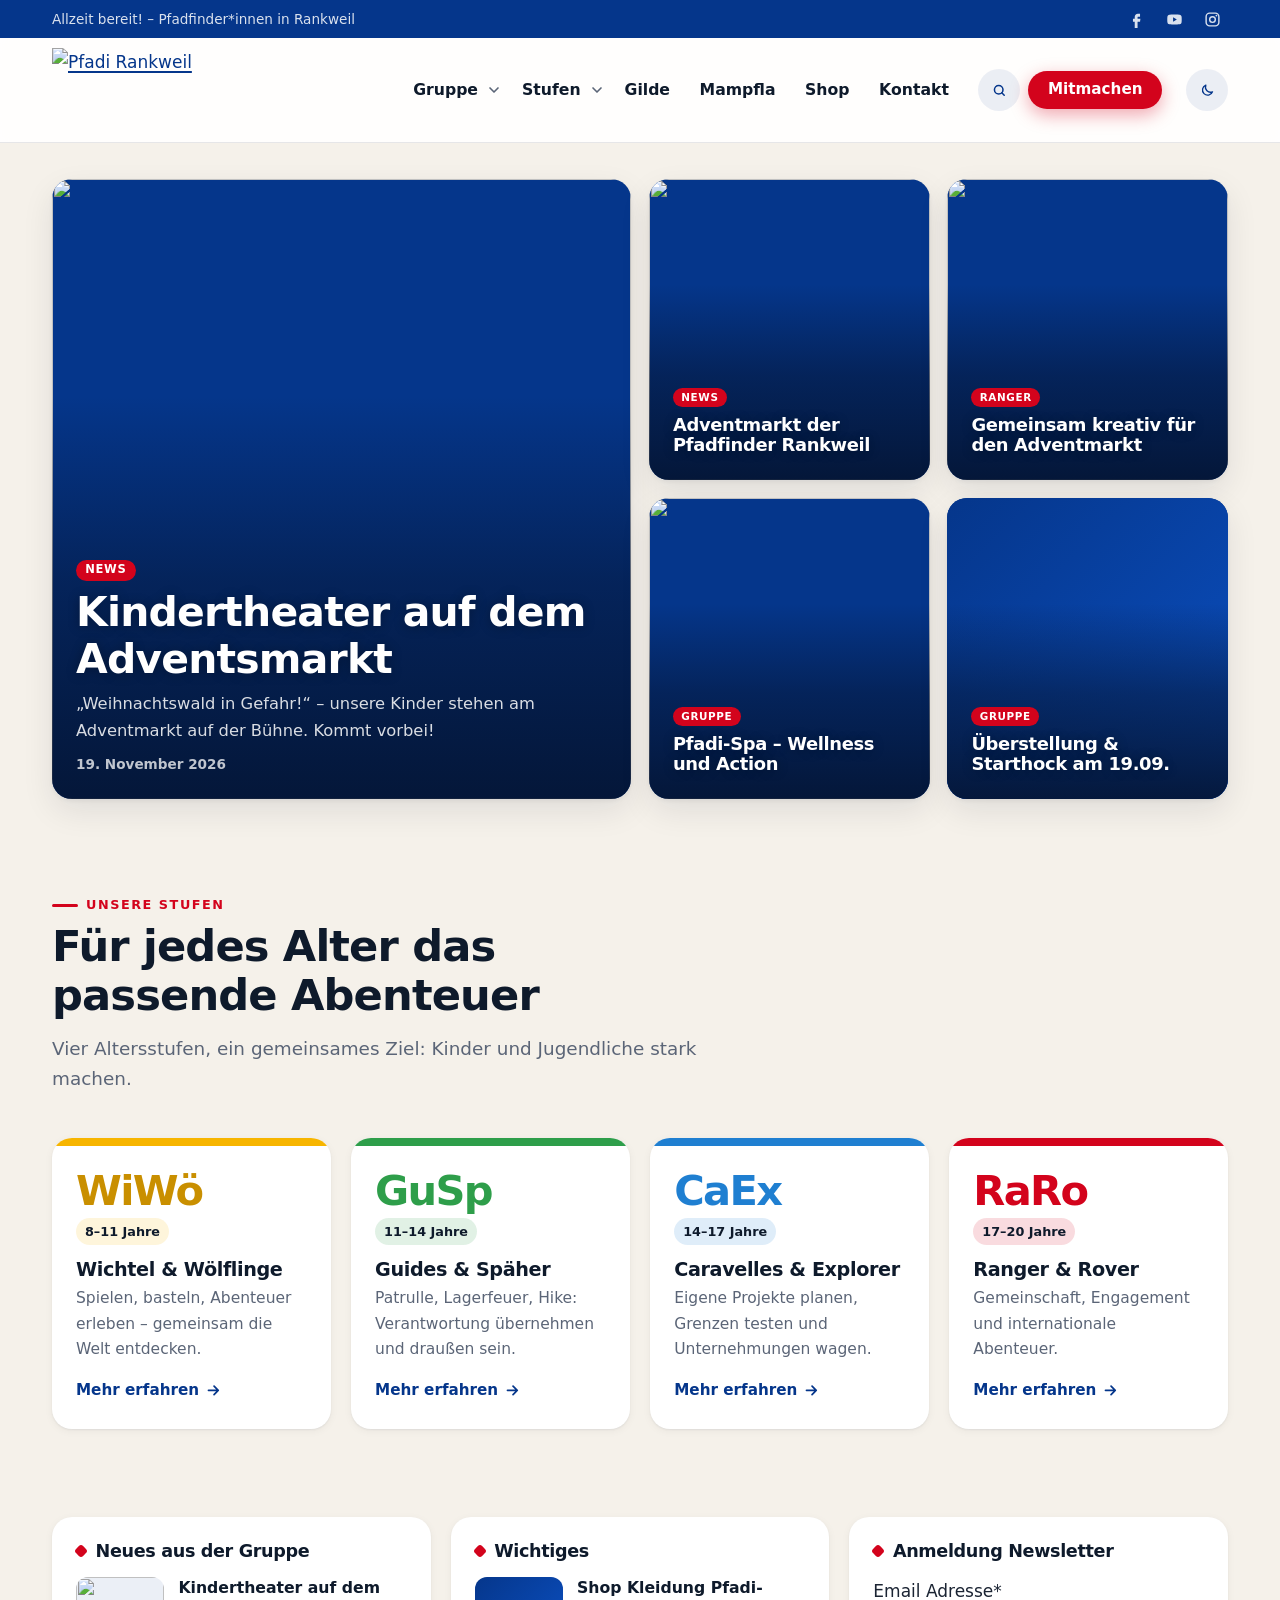
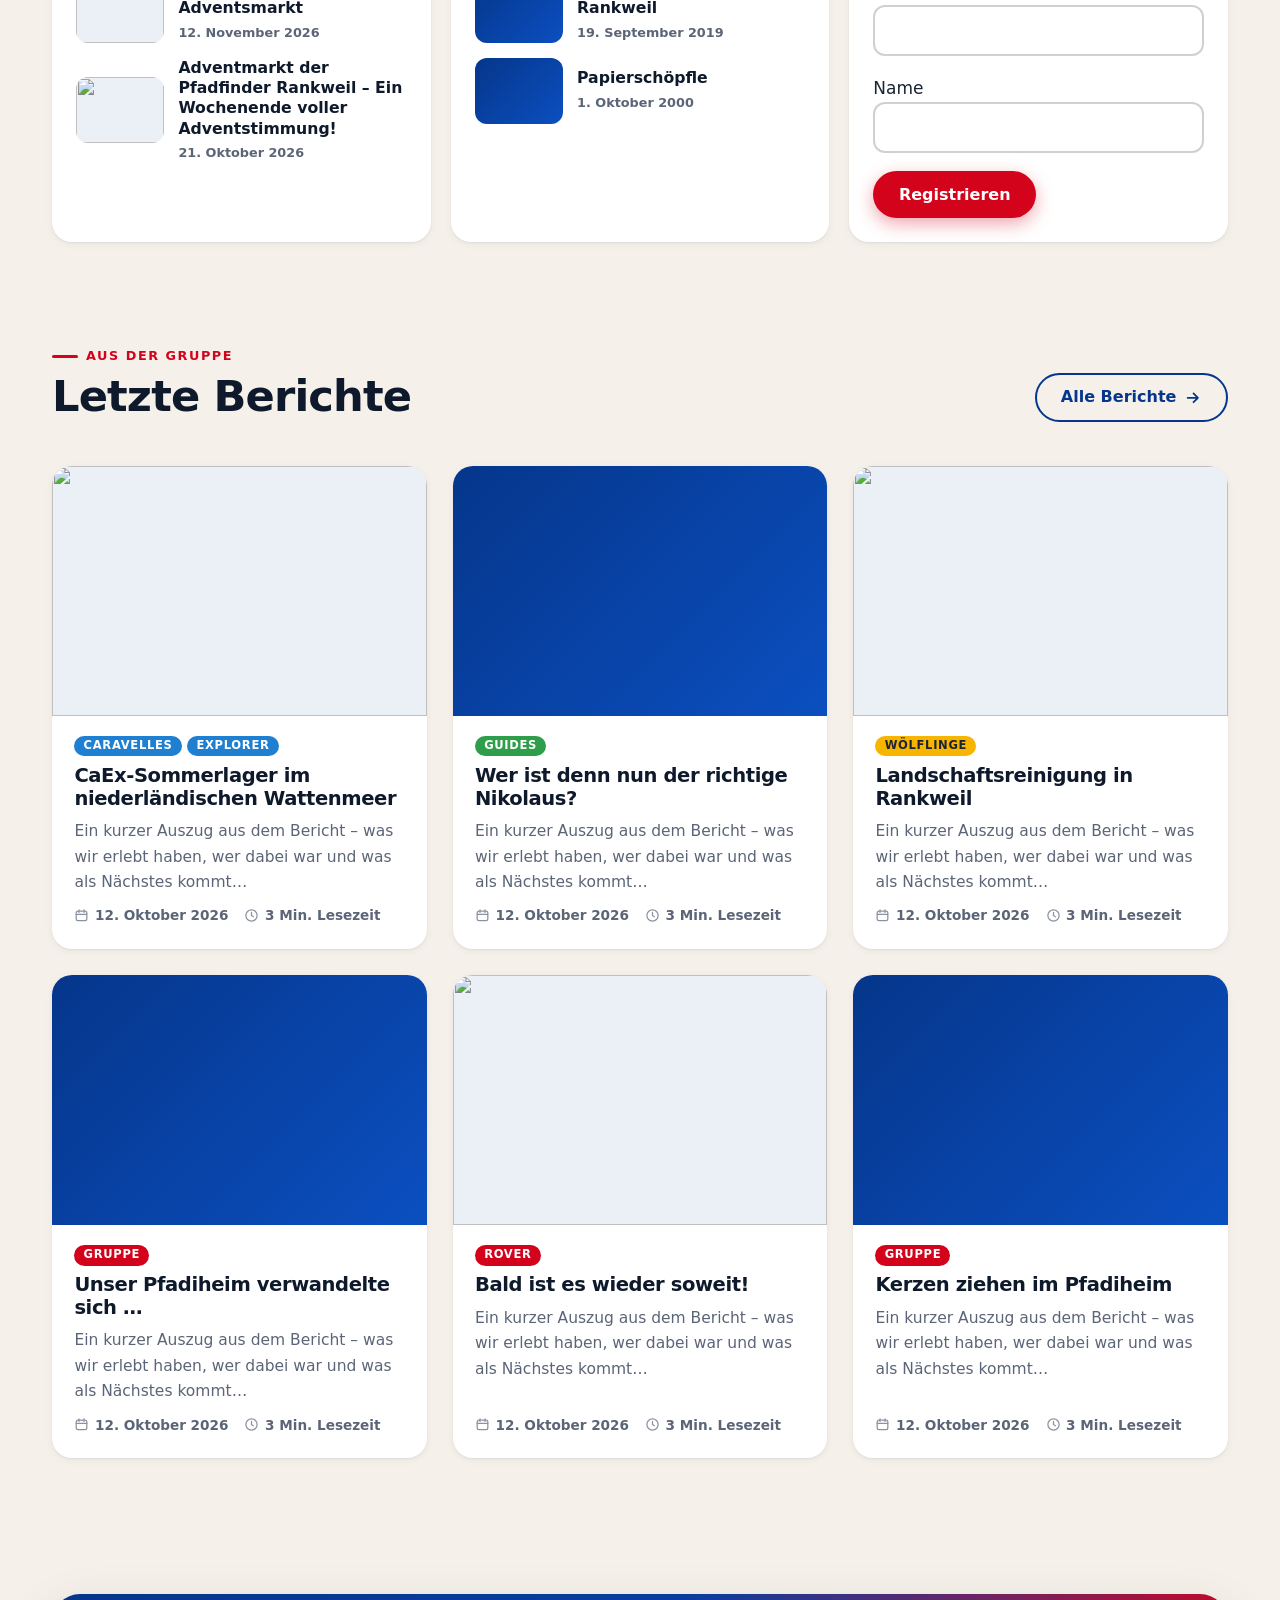
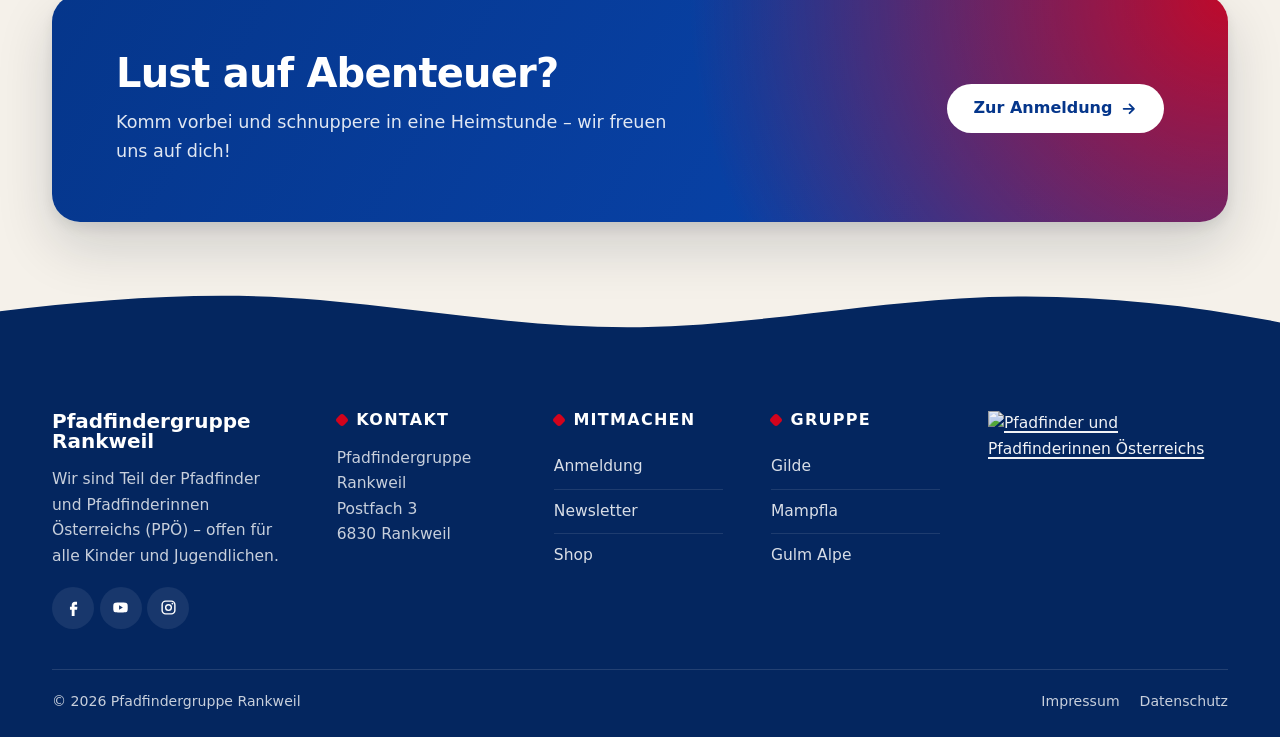
==== vorschau/index.html @ 83fafba3 "Pfadi Rankweil Theme 1.8.3 WordPress-Theme für die Pfadfindergruppe Rankweil (Nachfolger von HitMag " ====
<!doctype html>
<html lang="de">
<head>
<meta charset="utf-8">
<meta name="viewport" content="width=device-width, initial-scale=1">
<title>Vorschau – Pfadi Rankweil Theme</title>
<script>(function(){var m="auto",k="pfadi-theme",d=document.documentElement,s=null,q=window.matchMedia&&matchMedia("(prefers-color-scheme: dark)");try{s=localStorage.getItem(k)}catch(e){}function a(){d.setAttribute("data-theme",s||(m==="auto"&&q&&q.matches?"dark":"light"))}a();if(q&&q.addEventListener)q.addEventListener("change",function(){if(!s)a()});window.pfadiToggleTheme=function(){s=d.getAttribute("data-theme")==="dark"?"light":"dark";try{localStorage.setItem(k,s)}catch(e){}a()}})();</script>
<link rel="stylesheet" href="../pfadi-rankweil/assets/css/main.css">
<style>.stufe-1{--stufe:#F7B500;--stufe-rgb:247,181,0}.stufe-2{--stufe:#2E9E4A;--stufe-rgb:46,158,74}.stufe-3{--stufe:#1F7FD1;--stufe-rgb:31,127,209}.stufe-4{--stufe:#D3031C;--stufe-rgb:211,3,28}</style>
</head>
<body class="home sidebar-right blog-grid has-sticky-header">
<svg width="0" height="0" style="position:absolute"><defs>
<symbol id="arrow" viewBox="0 0 24 24"><path d="M5 12h14M13 6l6 6-6 6" fill="none" stroke="currentColor" stroke-width="2.5" stroke-linecap="round" stroke-linejoin="round"/></symbol>
<symbol id="chev" viewBox="0 0 24 24"><path d="M6 9l6 6 6-6" fill="none" stroke="currentColor" stroke-width="2.5" stroke-linecap="round" stroke-linejoin="round"/></symbol>
<symbol id="sun" viewBox="0 0 24 24"><circle cx="12" cy="12" r="4.5" fill="none" stroke="currentColor" stroke-width="2.2"/><path d="M12 2v2.5M12 19.5V22M4.2 4.2l1.8 1.8M18 18l1.8 1.8M2 12h2.5M19.5 12H22M4.2 19.8L6 18M18 6l1.8-1.8" stroke="currentColor" stroke-width="2.2" stroke-linecap="round"/></symbol>
<symbol id="moon" viewBox="0 0 24 24"><path d="M20.5 14.5A8.5 8.5 0 019.5 3.5a8.5 8.5 0 1011 11z" fill="none" stroke="currentColor" stroke-width="2.2" stroke-linejoin="round"/></symbol>
<symbol id="search" viewBox="0 0 24 24"><circle cx="11" cy="11" r="7" fill="none" stroke="currentColor" stroke-width="2.5"/><path d="M20 20l-4-4" stroke="currentColor" stroke-width="2.5" stroke-linecap="round"/></symbol>
<symbol id="menu" viewBox="0 0 24 24"><path d="M4 7h16M4 12h16M4 17h16" stroke="currentColor" stroke-width="2.5" stroke-linecap="round"/></symbol>
<symbol id="close" viewBox="0 0 24 24"><path d="M6 6l12 12M18 6L6 18" stroke="currentColor" stroke-width="2.5" stroke-linecap="round"/></symbol>
<symbol id="cal" viewBox="0 0 24 24"><rect x="3.5" y="5" width="17" height="15" rx="3" fill="none" stroke="currentColor" stroke-width="2"/><path d="M3.5 10h17M8 3v4M16 3v4" stroke="currentColor" stroke-width="2" stroke-linecap="round"/></symbol>
<symbol id="clock" viewBox="0 0 24 24"><circle cx="12" cy="12" r="9" fill="none" stroke="currentColor" stroke-width="2"/><path d="M12 7v5l3 2" fill="none" stroke="currentColor" stroke-width="2" stroke-linecap="round"/></symbol>
<symbol id="fb" viewBox="0 0 24 24"><path fill="currentColor" d="M14 8h3V4h-3c-2.8 0-4.5 1.8-4.5 4.6V11H7v4h2.5v9h4v-9H17l.5-4h-4V8.8c0-.5.3-.8.5-.8z"/></symbol>
<symbol id="ig" viewBox="0 0 24 24"><rect x="3" y="3" width="18" height="18" rx="5" fill="none" stroke="currentColor" stroke-width="2"/><circle cx="12" cy="12" r="4" fill="none" stroke="currentColor" stroke-width="2"/><circle cx="17.5" cy="6.5" r="1.3" fill="currentColor"/></symbol>
<symbol id="yt" viewBox="0 0 24 24"><path fill="currentColor" d="M22 8.2c-.2-1.6-1.1-2.7-2.7-2.9C16.8 5 12 5 12 5s-4.8 0-7.3.3C3.1 5.5 2.2 6.6 2 8.2 1.8 9.5 1.8 12 1.8 12s0 2.5.2 3.8c.2 1.6 1.1 2.7 2.7 2.9 2.5.3 7.3.3 7.3.3s4.8 0 7.3-.3c1.6-.2 2.5-1.3 2.7-2.9.2-1.3.2-3.8.2-3.8s0-2.5-.2-3.8zM10 15.2V8.8l5.3 3.2-5.3 3.2z"/></symbol>
</defs></svg>

<div class="topbar"><div class="container topbar__inner"><p class="topbar__text">Allzeit bereit! – Pfadfinder*innen in Rankweil</p>
<ul class="social-links social-links--top"><li><a href="#"><svg class="icon"><use href="#fb"/></svg></a></li><li><a href="#"><svg class="icon"><use href="#yt"/></svg></a></li><li><a href="#"><svg class="icon"><use href="#ig"/></svg></a></li></ul></div></div>

<header class="site-header" id="site-header">
 <div class="container site-header__inner">
  <div class="site-branding"><a class="custom-logo-link" href="#"><img class="custom-logo" src="http://www.pfadi-rankweil.at/wp-content/uploads/2020/07/cropped-LogoHomepageNeu.png" alt="Pfadi Rankweil"></a></div>
  <button class="theme-toggle" type="button" aria-label="Hell/Dunkel umschalten"><svg class="icon icon-moon"><use href="#moon"/></svg><svg class="icon icon-sun"><use href="#sun"/></svg></button>
  <button class="nav-toggle" aria-controls="site-nav" aria-expanded="false"><span class="nav-toggle__open"><svg class="icon"><use href="#menu"/></svg></span><span class="nav-toggle__close"><svg class="icon"><use href="#close"/></svg></span></button>
  <nav class="site-nav" id="site-nav">
   <ul class="menu">
    <li class="menu-item-has-children"><a href="#">Gruppe</a><button class="submenu-toggle" aria-expanded="false"><svg class="icon"><use href="#chev"/></svg></button>
     <ul class="sub-menu"><li><a href="#">Leiter*innen</a></li><li><a href="#">Elternrat</a></li><li><a href="#">Geschichte</a></li><li><a href="#">Unser Heim</a></li><li><a href="#">Gulm Alpe</a></li><li><a href="#">Kinder- und Jugendschutz</a></li></ul></li>
    <li class="menu-item-has-children"><a href="#">Stufen</a><button class="submenu-toggle" aria-expanded="false"><svg class="icon"><use href="#chev"/></svg></button>
     <ul class="sub-menu"><li><a href="#">Wichtel</a></li><li><a href="#">Wölflinge</a></li><li><a href="#">Guides</a></li><li><a href="#">Späher</a></li><li><a href="#">Caravelles</a></li><li><a href="#">Explorer</a></li><li><a href="#">Ranger &amp; Rover</a></li></ul></li>
    <li><a href="#">Gilde</a></li><li><a href="#">Mampfla</a></li><li><a href="#">Shop</a></li><li><a href="#">Kontakt</a></li>
   </ul>
   <div class="site-nav__extras"><button class="search-toggle"><svg class="icon"><use href="#search"/></svg></button><a class="btn btn--accent btn--sm" href="#">Mitmachen</a></div>
  </nav>
 </div>
</header>

<main id="main">
<section class="hero-bento"><div class="container"><div class="bento">
 <article class="bento__item bento__item--1"><a class="bento__link" href="#"><span class="bento__media"><img src="http://www.pfadi-rankweil.at/wp-content/uploads/2026/11/Kindertheater-735x400.jpg" alt=""></span><span class="bento__body"><span class="pills"><span class="pill">News</span></span><h2 class="bento__title">Kindertheater auf dem Adventsmarkt</h2><span class="bento__excerpt">„Weihnachtswald in Gefahr!“ – unsere Kinder stehen am Adventmarkt auf der Bühne. Kommt vorbei!</span><span class="bento__date">19. November 2026</span></span></a></article>
 <article class="bento__item bento__item--2"><a class="bento__link" href="#"><span class="bento__media"><img src="http://www.pfadi-rankweil.at/wp-content/uploads/2026/10/Markt-Quer-735x400.jpg" alt=""></span><span class="bento__body"><span class="pills"><span class="pill">News</span></span><h3 class="bento__title">Adventmarkt der Pfadfinder Rankweil</h3></span></a></article>
 <article class="bento__item bento__item--3"><a class="bento__link" href="#"><span class="bento__media"><img src="http://www.pfadi-rankweil.at/wp-content/uploads/2026/10/WhatsApp-Image-2026-10-13-at-15.57.12-1-735x400.jpeg" alt=""></span><span class="bento__body"><span class="pills"><span class="pill pill--stufe stufe-4">Ranger</span></span><h3 class="bento__title">Gemeinsam kreativ für den Adventmarkt</h3></span></a></article>
 <article class="bento__item bento__item--4"><a class="bento__link" href="#"><span class="bento__media"><img src="http://www.pfadi-rankweil.at/wp-content/uploads/2026/09/WhatsApp-Image-2026-09-22-at-21.29.15-3-735x400.jpeg" alt=""></span><span class="bento__body"><span class="pills"><span class="pill">Gruppe</span></span><h3 class="bento__title">Pfadi-Spa – Wellness und Action</h3></span></a></article>
 <article class="bento__item bento__item--5"><a class="bento__link" href="#"><span class="bento__media"><span class="thumb-fallback"></span></span><span class="bento__body"><span class="pills"><span class="pill">Gruppe</span></span><h3 class="bento__title">Überstellung &amp; Starthock am 19.09.</h3></span></a></article>
</div></div></section>

<section class="section stufen" id="stufen"><div class="container">
 <header class="section-head"><span class="eyebrow">Unsere Stufen</span><h2 class="section-title">Für jedes Alter das passende Abenteuer</h2><p class="section-intro">Vier Altersstufen, ein gemeinsames Ziel: Kinder und Jugendliche stark machen.</p></header>
 <div class="stufen-grid">
  <a class="stufe stufe-1" href="#"><span class="stufe__body"><span class="stufe__short">WiWö</span><span class="stufe__age">8–11 Jahre</span><h3 class="stufe__name">Wichtel &amp; Wölflinge</h3><span class="stufe__text">Spielen, basteln, Abenteuer erleben – gemeinsam die Welt entdecken.</span><span class="stufe__more">Mehr erfahren <svg class="icon"><use href="#arrow"/></svg></span></span></a>
  <a class="stufe stufe-2" href="#"><span class="stufe__body"><span class="stufe__short">GuSp</span><span class="stufe__age">11–14 Jahre</span><h3 class="stufe__name">Guides &amp; Späher</h3><span class="stufe__text">Patrulle, Lagerfeuer, Hike: Verantwortung übernehmen und draußen sein.</span><span class="stufe__more">Mehr erfahren <svg class="icon"><use href="#arrow"/></svg></span></span></a>
  <a class="stufe stufe-3" href="#"><span class="stufe__body"><span class="stufe__short">CaEx</span><span class="stufe__age">14–17 Jahre</span><h3 class="stufe__name">Caravelles &amp; Explorer</h3><span class="stufe__text">Eigene Projekte planen, Grenzen testen und Unternehmungen wagen.</span><span class="stufe__more">Mehr erfahren <svg class="icon"><use href="#arrow"/></svg></span></span></a>
  <a class="stufe stufe-4" href="#"><span class="stufe__body"><span class="stufe__short">RaRo</span><span class="stufe__age">17–20 Jahre</span><h3 class="stufe__name">Ranger &amp; Rover</h3><span class="stufe__text">Gemeinschaft, Engagement und internationale Abenteuer.</span><span class="stufe__more">Mehr erfahren <svg class="icon"><use href="#arrow"/></svg></span></span></a>
 </div>
</div></section>

<section class="section section--tight home-sidebar"><div class="container home-widgets"><section class="widget widget_sidebar_posts"><h2 class="widget-title">Neues aus der Gruppe</h2><ul class="mini-posts"><li><a class="mini-posts__link" href="#"><span class="mini-posts__thumb"><img src="http://www.pfadi-rankweil.at/wp-content/uploads/2026/11/Kindertheater-735x400.jpg" alt=""></span><span class="mini-posts__body"><span class="mini-posts__title">Kindertheater auf dem Adventsmarkt</span><span class="mini-posts__date">12. November 2026</span></span></a></li><li><a class="mini-posts__link" href="#"><span class="mini-posts__thumb"><img src="http://www.pfadi-rankweil.at/wp-content/uploads/2026/10/Markt-Quer-735x400.jpg" alt=""></span><span class="mini-posts__body"><span class="mini-posts__title">Adventmarkt der Pfadfinder Rankweil – Ein Wochenende voller Adventstimmung!</span><span class="mini-posts__date">21. Oktober 2026</span></span></a></li></ul></section><section class="widget widget_sidebar_posts"><h2 class="widget-title">Wichtiges</h2><ul class="mini-posts"><li><a class="mini-posts__link" href="#"><span class="mini-posts__thumb"><span class="thumb-fallback"></span></span><span class="mini-posts__body"><span class="mini-posts__title">Shop Kleidung Pfadi-Rankweil</span><span class="mini-posts__date">19. September 2019</span></span></a></li><li><a class="mini-posts__link" href="#"><span class="mini-posts__thumb"><span class="thumb-fallback"></span></span><span class="mini-posts__body"><span class="mini-posts__title">Papierschöpfle</span><span class="mini-posts__date">1. Oktober 2000</span></span></a></li></ul></section><section class="widget"><h2 class="widget-title">Anmeldung Newsletter</h2><form onsubmit="return false"><p><label>Email Adresse*<input type="email"></label></p><p><label>Name<input type="text"></label></p><button type="submit" class="btn btn--accent btn--sm">Registrieren</button></form></section></div></section>
<section class="section news"><div class="container">
 <header class="section-head section-head--row"><div><span class="eyebrow">Aus der Gruppe</span><h2 class="section-title">Letzte Berichte</h2></div><a class="btn btn--outline" href="#">Alle Berichte <svg class="icon"><use href="#arrow"/></svg></a></header>
 <div class="card-grid" id="cards"></div>
</div></section>

<section class="section section--tight"><div class="container"><div class="cta">
 <div class="cta__text"><h2 class="cta__title">Lust auf Abenteuer?</h2><p>Komm vorbei und schnuppere in eine Heimstunde – wir freuen uns auf dich!</p></div>
 <a class="btn btn--white" href="#">Zur Anmeldung <svg class="icon"><use href="#arrow"/></svg></a>
</div></div></section>
</main>

<footer class="site-footer">
 <svg class="wave wave--top" viewBox="0 0 1440 80" preserveAspectRatio="none"><path d="M0 48c120-26 240-38 360-30s240 34 360 36 240-22 360-34 240-2 360 14v46H0z" fill="currentColor"/></svg>
 <div class="container">
  <div class="footer-grid has-badge" style="--fcols:3">
   <div class="footer-about"><a class="footer-logo" href="#"><span>Pfadfindergruppe Rankweil</span></a><p>Wir sind Teil der Pfadfinder und Pfadfinderinnen Österreichs (PPÖ) – offen für alle Kinder und Jugendlichen.</p>
    <ul class="social-links social-links--footer"><li><a href="#"><svg class="icon"><use href="#fb"/></svg></a></li><li><a href="#"><svg class="icon"><use href="#yt"/></svg></a></li><li><a href="#"><svg class="icon"><use href="#ig"/></svg></a></li></ul></div>
   <div class="footer-col"><section class="widget"><h2 class="widget-title">Kontakt</h2><p>Pfadfindergruppe Rankweil<br>Postfach 3<br>6830 Rankweil</p></section></div>
   <div class="footer-col"><section class="widget"><h2 class="widget-title">Mitmachen</h2><ul><li><a href="#">Anmeldung</a></li><li><a href="#">Newsletter</a></li><li><a href="#">Shop</a></li></ul></section></div>
   <div class="footer-col"><section class="widget"><h2 class="widget-title">Gruppe</h2><ul><li><a href="#">Gilde</a></li><li><a href="#">Mampfla</a></li><li><a href="#">Gulm Alpe</a></li></ul></section></div>
   <div class="footer-badge"><a href="https://ppoe.at/" target="_blank" rel="noopener"><img class="footer-badge__img" style="width:240px" src="http://www.pfadi-rankweil.at/wp-content/uploads/2023/10/Logo-Rankweil-_WEISS-768x225.png" alt="Pfadfinder und Pfadfinderinnen Österreichs"></a></div>
  </div>
  <div class="footer-bottom"><p>© 2026 Pfadfindergruppe Rankweil</p><ul class="footer-menu"><li><a href="#">Impressum</a></li><li><a href="#">Datenschutz</a></li></ul></div>
 </div>
</footer>

<script>
var posts=[["CaEx-Sommerlager im niederländischen Wattenmeer",[["Caravelles",3],["Explorer",3]],"2026/09/WhatsApp-Image-2026-09-22-at-21.29.15-3-735x400.jpeg"],["Wer ist denn nun der richtige Nikolaus?",[["Guides",2]],""],["Landschaftsreinigung in Rankweil",[["Wölflinge",1]],"2026/10/WhatsApp-Image-2026-10-13-at-15.57.12-1-735x400.jpeg"],["Unser Pfadiheim verwandelte sich …",[["Gruppe",0]],""],["Bald ist es wieder soweit!",[["Rover",4]],"2026/10/Markt-Quer-735x400.jpg"],["Kerzen ziehen im Pfadiheim",[["Gruppe",0]],""]];
document.getElementById('cards').innerHTML=posts.map(function(p){return '<article class="card"><a class="card__media" href="#">'+(p[2]?'<img src="http://www.pfadi-rankweil.at/wp-content/uploads/'+p[2]+'" alt="">':'<span class="thumb-fallback"></span>')+'</a><div class="card__body"><span class="pills">'+p[1].map(function(x){return '<a class="pill'+(x[1]?' pill--stufe stufe-'+x[1]:'')+'" href="#">'+x[0]+'</a>'}).join('')+'</span><h3 class="card__title"><a href="#">'+p[0]+'</a></h3><p class="card__excerpt">Ein kurzer Auszug aus dem Bericht – was wir erlebt haben, wer dabei war und was als Nächstes kommt…</p><div class="post-meta"><span><svg class="icon"><use href="#cal"/></svg>12. Oktober 2026</span><span><svg class="icon"><use href="#clock"/></svg>3 Min. Lesezeit</span></div></div></article>'}).join('');
</script>
<script src="../pfadi-rankweil/assets/js/main.js"></script>
</body>
</html>
---- pfadi-rankweil/assets/css/main.css ----
/* ==========================================================================
   Pfadi Rankweil – Theme-Styles
   Farben kommen aus dem Customizer (siehe inc/customizer.php → :root)
   ========================================================================== */

:root {
	--c-primary: #05368B;
	--c-primary-rgb: 5, 54, 139;
	--c-accent: #D3031C;
	--c-accent-rgb: 211, 3, 28;
	--c-bg: #F5F1EA;
	--c-surface: #FFFFFF;
	--c-text: #1B2433;
	--c-muted: #5B6577;
	--c-line: rgba(14, 26, 43, .1);
	--c-dark: #0E1A2B;
	--c-heading: #0E1A2B;
	--c-link: var(--c-primary);
	--c-accent-text: var(--c-accent);
	--tint: rgba(var(--c-primary-rgb), .08);
	--tint-soft: rgba(var(--c-primary-rgb), .04);
	--tint-strong: rgba(var(--c-primary-rgb), .14);
	--header-bg: rgba(255, 255, 255, .92);
	--c-field-border: rgba(14, 26, 43, .2);
	--footer-bg: #04265F;
	--radius: 20px;
	--radius-sm: calc(var(--radius) * .6);
	--shadow-sm: 0 1px 2px rgba(14, 26, 43, .06), 0 2px 8px rgba(14, 26, 43, .05);
	--shadow: 0 2px 4px rgba(14, 26, 43, .05), 0 12px 32px rgba(14, 26, 43, .09);
	--shadow-lg: 0 6px 12px rgba(14, 26, 43, .08), 0 24px 56px rgba(14, 26, 43, .16);
	--font: "Segoe UI Variable Text", "Segoe UI", system-ui, -apple-system, "Helvetica Neue", Arial, sans-serif;
	--font-head: ui-rounded, "SF Pro Rounded", "Nunito", "Segoe UI Variable Display", "Segoe UI", system-ui, sans-serif;
	--container: 1240px;
	--logo-h: 84px;
	--header-h: calc(var(--logo-h) + 20px);
	--ease: cubic-bezier(.2, .7, .2, 1);
}

/* ---------- Dark Mode ----------
   data-theme wird per Inline-Skript im <head> gesetzt (System-Einstellung oder Umschalter). */
:root[data-theme="dark"] {
	color-scheme: dark;
	--c-bg: #0B1220;
	--c-surface: #141E31;
	--c-text: #D5DCE8;
	--c-muted: #9AA6BA;
	--c-line: rgba(255, 255, 255, .1);
	--c-heading: #F3F6FB;
	--c-link: #8DB3FF;
	--c-accent-text: #FF6B7A;
	--tint: rgba(141, 179, 255, .12);
	--tint-soft: rgba(141, 179, 255, .05);
	--tint-strong: rgba(141, 179, 255, .2);
	--header-bg: rgba(13, 21, 37, .88);
	--c-field-border: rgba(255, 255, 255, .2);
	--footer-bg: #060D1A;
	--shadow-sm: 0 0 0 1px rgba(255, 255, 255, .05), 0 2px 8px rgba(0, 0, 0, .35);
	--shadow: 0 0 0 1px rgba(255, 255, 255, .06), 0 12px 32px rgba(0, 0, 0, .45);
	--shadow-lg: 0 0 0 1px rgba(255, 255, 255, .07), 0 24px 56px rgba(0, 0, 0, .6);
}
[data-theme="dark"] .stufe-1 .stufe__short { color: var(--stufe); }
[data-theme="dark"] .stufe__age { background: rgba(var(--stufe-rgb), .22); }
[data-theme="dark"] .card__media img,
[data-theme="dark"] .bento__media img,
[data-theme="dark"] .entry-content img { filter: brightness(.92); }
[data-theme="dark"] .topbar { background: #08214F; }
[data-theme="dark"] .page-hero,
[data-theme="dark"] .post-hero:not(.has-image) { background-color: #0A2A66; }
[data-theme="dark"] .thumb-fallback { background: linear-gradient(135deg, #0A2A66, #123C8C); }
/* Logo: eigenes Dark-Logo, sonst helles „Schild“ hinter dem Logo */
.custom-logo--dark { display: none; }
[data-theme="dark"] .site-branding.has-dark-logo .custom-logo:not(.custom-logo--dark) { display: none; }
[data-theme="dark"] .site-branding.has-dark-logo .custom-logo--dark { display: block; }
[data-theme="dark"] .site-branding:not(.has-dark-logo) .custom-logo-link {
	display: inline-block; background: #fff; padding: 6px 12px; border-radius: 14px;
}
[data-theme="dark"] .site-branding:not(.has-dark-logo) .custom-logo { height: calc(var(--logo-h) - 12px); }
[data-theme="dark"] .is-scrolled .site-branding:not(.has-dark-logo) .custom-logo { height: calc(var(--logo-h) * .7 - 12px); }

/* Umschalter hell/dunkel */
.theme-toggle {
	display: grid; place-items: center; width: 42px; height: 42px; border-radius: 50%; flex: none;
	border: 0; background: var(--tint); color: var(--c-link); cursor: pointer; order: 3;
	transition: background .2s, transform .3s var(--ease);
}
.theme-toggle:active { transform: rotate(30deg) scale(.92); }
.theme-toggle .icon-sun, [data-theme="dark"] .theme-toggle .icon-moon { display: none; }
[data-theme="dark"] .theme-toggle .icon-sun { display: block; }
html.theme-anim, html.theme-anim * { transition: background-color .35s ease, color .35s ease, border-color .35s ease !important; }

/* ---------- Basis ---------- */
*, *::before, *::after { box-sizing: border-box; }
html { scroll-behavior: smooth; -webkit-text-size-adjust: 100%; }
body.has-sticky-header { scroll-padding-top: var(--header-h); }
body {
	margin: 0;
	background: var(--c-bg);
	color: var(--c-text);
	font: 400 1.0625rem/1.65 var(--font);
	-webkit-font-smoothing: antialiased;
	text-rendering: optimizeLegibility;
}
img, svg, video { max-width: 100%; height: auto; display: block; }
a { color: var(--c-link); text-decoration-thickness: 2px; text-underline-offset: 3px; }
a:hover { color: var(--c-accent-text); }
h1, h2, h3, h4, h5, h6 {
	font-family: var(--font-head);
	font-weight: 800;
	line-height: 1.15;
	letter-spacing: -.02em;
	color: var(--c-heading);
	margin: 0 0 .5em;
}
p { margin: 0 0 1.1em; }
:focus-visible { outline: 3px solid var(--c-accent); outline-offset: 3px; border-radius: 6px; }
.icon { width: 1.1em; height: 1.1em; flex: none; }

.screen-reader-text {
	position: absolute !important; width: 1px; height: 1px; padding: 0; margin: -1px;
	overflow: hidden; clip: rect(0, 0, 0, 0); white-space: nowrap; border: 0;
}
.skip-link:focus {
	clip: auto; width: auto; height: auto; margin: 0; z-index: 1000;
	top: 12px; left: 12px; padding: 12px 18px; background: var(--c-surface); border-radius: 10px; box-shadow: var(--shadow);
}

.container { width: 100%; max-width: var(--container); margin: 0 auto; padding: 0 clamp(16px, 4vw, 32px); }
.container--narrow { max-width: 820px; }

/* ---------- Buttons ---------- */
.btn {
	display: inline-flex; align-items: center; gap: .5em;
	padding: .85em 1.5em; border-radius: 999px; border: 2px solid transparent;
	font: 700 1rem/1 var(--font-head); text-decoration: none; cursor: pointer;
	transition: transform .2s var(--ease), box-shadow .2s var(--ease), background .2s, color .2s;
}
.btn:hover { transform: translateY(-2px); }
.btn .icon { transition: transform .2s var(--ease); }
.btn:hover .icon { transform: translateX(3px); }
.btn--sm { padding: .65em 1.15em; font-size: .95rem; }
.btn--accent { background: var(--c-accent); color: #fff; box-shadow: 0 6px 18px rgba(var(--c-accent-rgb), .35); }
.btn--accent:hover { color: #fff; box-shadow: 0 10px 24px rgba(var(--c-accent-rgb), .45); }
.btn--outline { border-color: var(--c-link); color: var(--c-link); }
.btn--outline:hover { background: var(--c-primary); color: #fff; }
.btn--ghost { border-color: rgba(255,255,255,.6); color: #fff; }
.btn--ghost:hover { background: #fff; color: var(--c-primary); }
.btn--white { background: #fff; color: var(--c-primary); }
.btn--white:hover { color: var(--c-accent); }

.pill {
	display: inline-block; padding: .3em .8em; border-radius: 999px;
	background: var(--c-accent); color: #fff; text-decoration: none;
	font: 700 .72rem/1.2 var(--font); letter-spacing: .06em; text-transform: uppercase;
}
a.pill:hover { color: #fff; background: var(--c-primary); }
.pills { display: inline-flex; flex-wrap: wrap; gap: .35rem; }
.pill--stufe { background: var(--stufe); }
.pill--stufe.stufe-1 { color: #1B2433; }
a.pill--stufe:hover { background: var(--stufe); color: #fff; filter: brightness(.9); }
a.pill--stufe.stufe-1:hover { color: #1B2433; }
.page-hero.is-stufe {
	box-shadow: inset 0 6px 0 var(--stufe);
	background:
		radial-gradient(circle at 90% 10%, rgba(var(--stufe-rgb), .55), transparent 40%),
		var(--c-primary);
}

/* ---------- Topbar ---------- */
.topbar { background: var(--c-primary); color: rgba(255,255,255,.85); font-size: .85rem; }
.topbar__inner { display: flex; align-items: center; justify-content: space-between; gap: 1rem; min-height: 38px; }
.topbar__text { margin: 0; }

.social-links { display: flex; gap: .35rem; list-style: none; margin: 0; padding: 0; }
.social-links a {
	display: grid; place-items: center; width: 32px; height: 32px; border-radius: 50%;
	color: inherit; transition: background .2s, color .2s;
}
.social-links a:hover { background: rgba(255,255,255,.15); color: #fff; }
.social-links .icon { width: 17px; height: 17px; }

/* ---------- Header ---------- */
.site-header {
	background: var(--header-bg);
	-webkit-backdrop-filter: saturate(180%) blur(14px); backdrop-filter: saturate(180%) blur(14px);
	border-bottom: 1px solid var(--c-line);
	z-index: 100; position: relative;
	transition: box-shadow .25s;
}
.has-sticky-header .site-header { position: sticky; top: 0; }
.admin-bar.has-sticky-header .site-header { top: 32px; }
.site-header.is-scrolled { box-shadow: var(--shadow); }
.site-header__inner { display: flex; align-items: center; gap: 1.5rem; min-height: var(--header-h); }

.site-branding { flex: none; }
.custom-logo { height: var(--logo-h); max-height: none; width: auto; transition: height .25s var(--ease); }
.is-scrolled .custom-logo { height: calc(var(--logo-h) * .7); }
.site-header__inner { transition: min-height .25s var(--ease); }
.is-scrolled .site-header__inner { min-height: calc(var(--logo-h) * .7 + 20px); }
.site-title { display: flex; align-items: center; gap: .6rem; text-decoration: none; font: 800 1.3rem/1 var(--font-head); color: var(--c-link); }
.site-title__icon .pfadi-symbol { width: auto; height: 46px; }

.site-nav { flex: 1; display: flex; align-items: center; justify-content: flex-end; gap: 1rem; }
.site-nav .menu, .site-nav .menu ul, .site-nav > div > ul { list-style: none; margin: 0; padding: 0; }
.site-nav .menu { display: flex; align-items: center; gap: .15rem; }
.site-nav .menu > li { position: relative; display: flex; align-items: center; }
.site-nav .menu a {
	display: block; padding: .6rem .85rem; border-radius: 999px;
	font: 700 .98rem/1.2 var(--font-head); color: var(--c-heading); text-decoration: none;
	transition: background .2s, color .2s;
}
.site-nav .menu > li > a:hover,
.site-nav .menu > li:focus-within > a,
.site-nav .menu > .current-menu-item > a,
.site-nav .menu > .current-menu-ancestor > a { background: var(--tint); color: var(--c-link); }
.site-nav .menu > .current-menu-item > a,
.site-nav .menu > .current-menu-ancestor > a { box-shadow: inset 0 -3px 0 var(--c-accent); border-radius: 999px 999px 8px 8px; }
.submenu-toggle {
	background: none; border: 0; padding: 4px; margin-left: -.6rem; color: var(--c-muted); cursor: pointer; border-radius: 50%;
}
.submenu-toggle .icon { width: 16px; height: 16px; transition: transform .2s; }

/* Dropdowns (Desktop) */
@media (min-width: 1024px) {
	.site-nav .sub-menu {
		position: absolute; top: calc(100% + 10px); left: 0; min-width: 240px;
		background: var(--c-surface); border-radius: var(--radius-sm); box-shadow: var(--shadow-lg); padding: .5rem;
		opacity: 0; visibility: hidden; transform: translateY(8px);
		transition: opacity .2s, transform .2s var(--ease), visibility .2s;
		z-index: 10;
	}
	.site-nav .sub-menu::before { content: ""; position: absolute; inset: -12px 0 auto; height: 12px; }
	.site-nav li:hover > .sub-menu,
	.site-nav li:focus-within > .sub-menu,
	.site-nav li.is-open > .sub-menu { opacity: 1; visibility: visible; transform: none; }
	.site-nav .sub-menu a { border-radius: 10px; font-weight: 600; padding: .6rem .85rem; }
	.site-nav .sub-menu a:hover { background: var(--tint); color: var(--c-link); }
	.site-nav .sub-menu .sub-menu { top: -.5rem; left: 100%; }
	.site-nav li:hover > .submenu-toggle .icon { transform: rotate(180deg); }
	.nav-toggle { display: none; }
}

.site-nav__extras { display: flex; align-items: center; gap: .5rem; }
.search-toggle {
	display: grid; place-items: center; width: 42px; height: 42px; border-radius: 50%;
	border: 0; background: var(--tint); color: var(--c-link); cursor: pointer;
}
.search-toggle:hover, .theme-toggle:hover { background: var(--tint-strong); }
.header-search { border-top: 1px solid var(--c-line); padding: 1rem 0; background: var(--c-surface); }
.header-search .search-form { max-width: 640px; margin: 0 auto; }

/* Suche */
.search-form { display: flex; background: var(--c-surface); border: 2px solid var(--c-line); border-radius: 999px; overflow: hidden; transition: border-color .2s; }
.search-form:focus-within { border-color: var(--c-primary); }
.search-field { flex: 1; border: 0; padding: .85rem 1.25rem; font: inherit; background: transparent; min-width: 0; }
.search-field:focus { outline: none; }
.search-submit { border: 0; background: var(--c-primary); color: #fff; padding: 0 1.25rem; cursor: pointer; }

/* Mobile Navigation */
@media (max-width: 1023px) {
	/* backdrop-filter würde das fixierte Menü im Header einsperren */
	.site-header { -webkit-backdrop-filter: none; backdrop-filter: none; background: var(--c-surface); }
	.theme-toggle { order: 0; margin-left: auto; width: 46px; height: 46px; border-radius: 14px; }
	.theme-toggle + .nav-toggle { margin-left: 0; }
	.site-header__inner { gap: .6rem; }
	.nav-toggle {
		margin-left: auto; display: grid; place-items: center; width: 46px; height: 46px; border-radius: 14px;
		border: 0; background: var(--c-primary); color: #fff; cursor: pointer; position: relative; z-index: 120;
	}
	.nav-toggle__close { display: none; }
	.nav-open .nav-toggle__open { display: none; }
	.nav-open .nav-toggle__close { display: block; }
	.nav-open .nav-toggle { background: #fff; color: var(--c-primary); }

	.site-nav {
		position: fixed; inset: 0; z-index: 110;
		flex-direction: column; align-items: stretch; justify-content: flex-start; gap: 1.5rem;
		padding: calc(var(--header-h) + 1.5rem) 1.5rem 2rem;
		background: var(--c-primary); overflow-y: auto;
		opacity: 0; visibility: hidden; transform: translateY(-12px);
		transition: opacity .25s, transform .3s var(--ease), visibility .25s;
	}
	.nav-open .site-nav { opacity: 1; visibility: visible; transform: none; }
	.nav-open { overflow: hidden; }
	.site-nav .menu { flex-direction: column; align-items: stretch; gap: 0; }
	.site-nav .menu > li { flex-wrap: wrap; border-bottom: 1px solid rgba(255,255,255,.12); }
	.site-nav .menu a { color: #fff; font-size: 1.25rem; padding: 1rem .25rem; flex: 1; border-radius: 0; }
	.site-nav .menu > li > a:hover,
	.site-nav .menu > .current-menu-item > a,
	.site-nav .menu > .current-menu-ancestor > a { background: none; color: #fff; box-shadow: none; }
	.site-nav .menu > .current-menu-item > a { text-decoration: underline var(--c-accent) 3px; }
	.submenu-toggle { color: #fff; margin: 0; width: 44px; height: 44px; display: grid; place-items: center; }
	.submenu-toggle[aria-expanded="true"] .icon { transform: rotate(180deg); }
	.site-nav .sub-menu { display: none; width: 100%; padding: 0 0 .75rem .75rem; }
	.site-nav li.is-open > .sub-menu { display: block; }
	.site-nav .sub-menu a { font-size: 1.05rem; padding: .55rem .25rem; color: rgba(255,255,255,.85); font-weight: 600; }
	.site-nav__extras { justify-content: space-between; }
	.site-nav__extras .btn { flex: 1; justify-content: center; padding: 1rem; font-size: 1.1rem; }
	.search-toggle { background: rgba(255,255,255,.12); color: #fff; width: 52px; height: 52px; }
	.custom-logo, .is-scrolled .custom-logo { height: min(var(--logo-h), 52px); }
	[data-theme="dark"] .site-branding:not(.has-dark-logo) .custom-logo { height: min(calc(var(--logo-h) - 12px), 44px); }
	:root { --header-h: 72px; }
	.is-scrolled .site-header__inner { min-height: var(--header-h); }
	.topbar__text { white-space: nowrap; overflow: hidden; text-overflow: ellipsis; }
}

/* ---------- Wellen ---------- */
.wave { position: absolute; left: 0; width: 100%; height: clamp(28px, 5vw, 70px); pointer-events: none; }
.wave--bottom { bottom: -1px; color: var(--c-bg); }
.wave--top { top: calc(-1 * clamp(28px, 5vw, 70px) + 1px); color: var(--footer-bg); transform: scaleX(-1); }

/* ---------- Sektionen ---------- */
.section { padding: clamp(3rem, 7vw, 5.5rem) 0; }
.section--tight { padding: clamp(1.5rem, 4vw, 3rem) 0; }
.section-head { max-width: 680px; margin-bottom: clamp(1.75rem, 4vw, 2.75rem); }
.section-head--row { max-width: none; display: flex; align-items: flex-end; justify-content: space-between; gap: 1rem; flex-wrap: wrap; }
.eyebrow {
	display: inline-flex; align-items: center; gap: .5rem; margin-bottom: .6rem;
	font: 800 .8rem/1 var(--font); letter-spacing: .12em; text-transform: uppercase; color: var(--c-accent-text);
}
.eyebrow::before { content: ""; width: 26px; height: 3px; border-radius: 3px; background: currentColor; }
.section-title { font-size: clamp(1.8rem, 4vw, 2.7rem); margin: 0; }
.section-intro { color: var(--c-muted); font-size: 1.15rem; margin: .8rem 0 0; }

/* ---------- Hero: Bento ---------- */
.hero-bento { padding: clamp(1.25rem, 3vw, 2.25rem) 0 0; }
.bento {
	display: grid; gap: clamp(10px, 1.4vw, 18px);
	grid-template-columns: repeat(4, 1fr);
	grid-template-rows: repeat(2, minmax(220px, 1fr));
	height: clamp(460px, 56vw, 620px);
}
.bento__item { position: relative; border-radius: var(--radius); overflow: hidden; background: var(--c-primary); box-shadow: var(--shadow); }
.bento__item--1 { grid-column: span 2; grid-row: span 2; }
.bento__link { position: absolute; inset: 0; display: block; color: #fff; text-decoration: none; }
.bento__media, .bento__media img, .bento__media .thumb-fallback { position: absolute; inset: 0; width: 100%; height: 100%; object-fit: cover; }
.bento__media img { transition: transform .6s var(--ease); }
.bento__link:hover img { transform: scale(1.05); }
.bento__media::after {
	content: ""; position: absolute; inset: 0;
	background: linear-gradient(180deg, rgba(4, 20, 50, 0) 35%, rgba(4, 20, 50, .55) 65%, rgba(4, 20, 50, .92) 100%);
}
.bento__body { position: absolute; left: 0; right: 0; bottom: 0; padding: clamp(1rem, 2vw, 1.5rem); display: flex; flex-direction: column; align-items: flex-start; gap: .5rem; }
.bento__title { color: #fff; margin: 0; font-size: clamp(1rem, 1.4vw, 1.2rem); text-shadow: 0 1px 12px rgba(0,0,0,.3); }
.bento__item--1 .bento__title { font-size: clamp(1.6rem, 3.2vw, 2.6rem); max-width: 22ch; }
.bento__excerpt { color: rgba(255,255,255,.85); max-width: 52ch; font-size: 1.02rem; }
.bento__date { font-size: .85rem; color: rgba(255,255,255,.75); font-weight: 600; }
.bento__item:not(.bento__item--1) .bento__date { display: none; }
.bento__item:not(.bento__item--1) .pill { font-size: .65rem; }

/* ---------- Hero: Willkommen ---------- */
.hero-welcome {
	position: relative; color: #fff; overflow: hidden;
	padding: clamp(4.5rem, 12vw, 9rem) 0 clamp(6rem, 13vw, 10rem);
	background:
		radial-gradient(circle at 85% 20%, rgba(var(--c-accent-rgb), .55), transparent 40%),
		radial-gradient(circle at 10% 90%, rgba(255,255,255,.12), transparent 40%),
		var(--c-primary);
}
.hero-welcome.has-image {
	background:
		linear-gradient(100deg, rgba(var(--c-primary-rgb), .95) 0%, rgba(var(--c-primary-rgb), .75) 45%, rgba(var(--c-primary-rgb), .15) 100%),
		var(--hero-img) center / cover no-repeat;
}
.hero-welcome__inner { position: relative; z-index: 1; }
.hero-welcome__badge {
	display: inline-flex; align-items: center; gap: .5rem; padding: .45rem 1rem .45rem .7rem; border-radius: 999px;
	background: rgba(255,255,255,.14); font-weight: 700; font-size: .9rem; margin-bottom: 1.25rem;
}
.hero-welcome__badge .pfadi-symbol { width: auto; height: 22px; }
.hero-welcome__title { color: #fff; font-size: clamp(2.4rem, 6.5vw, 4.8rem); max-width: 14ch; line-height: 1.02; letter-spacing: -.035em; }
.hero-welcome__text { font-size: clamp(1.1rem, 1.8vw, 1.3rem); max-width: 46ch; color: rgba(255,255,255,.9); }
.hero-welcome__buttons { display: flex; flex-wrap: wrap; gap: .75rem; margin-top: 1.75rem; }

/* ---------- Stufen ---------- */
.stufen-grid { display: grid; grid-template-columns: repeat(4, 1fr); gap: clamp(12px, 1.6vw, 22px); }
.stufe {
	--stufe: var(--c-primary); --stufe-rgb: var(--c-primary-rgb);
	position: relative; display: flex; flex-direction: column; overflow: hidden;
	background: var(--c-surface); border-radius: var(--radius); box-shadow: var(--shadow-sm);
	color: var(--c-text); text-decoration: none;
	transition: transform .3s var(--ease), box-shadow .3s var(--ease);
}
.stufe::before { content: ""; height: 8px; background: var(--stufe); }
a.stufe:hover { transform: translateY(-6px); box-shadow: var(--shadow-lg); color: var(--c-text); }
.stufe__img img { width: 100%; aspect-ratio: 16 / 10; object-fit: cover; }
.stufe__body { position: relative; display: flex; flex-direction: column; gap: .35rem; padding: 1.5rem 1.5rem 1.6rem; flex: 1; }
.stufe__short {
	font: 900 2.6rem/1 var(--font-head); letter-spacing: -.04em; color: var(--stufe);
}
.stufe-1 .stufe__short { color: #C98F00; } /* bessere Lesbarkeit für Gelb */
.stufe__age {
	align-self: flex-start; padding: .25em .7em; border-radius: 999px;
	background: rgba(var(--stufe-rgb), .14); color: var(--c-heading); font-size: .8rem; font-weight: 700;
}
.stufe__name { font-size: 1.2rem; margin: .5rem 0 0; }
.stufe__text { color: var(--c-muted); font-size: .97rem; flex: 1; }
.stufe__more { display: inline-flex; align-items: center; gap: .35rem; margin-top: .6rem; font-weight: 800; color: var(--c-link); font-size: .95rem; }
a.stufe:hover .stufe__more .icon { transform: translateX(4px); }
.stufe__more .icon { transition: transform .2s var(--ease); }

/* ---------- Karten ---------- */
.card-grid { display: grid; grid-template-columns: repeat(3, 1fr); gap: clamp(14px, 2vw, 26px); }
.layout:not(.no-side) .layout__main .card-grid { grid-template-columns: repeat(2, 1fr); }
.no-sidebar .layout__main .card-grid { grid-template-columns: repeat(3, 1fr); }
.card {
	display: flex; flex-direction: column; background: var(--c-surface); border-radius: var(--radius);
	overflow: hidden; box-shadow: var(--shadow-sm); transition: transform .3s var(--ease), box-shadow .3s var(--ease);
}
.card:hover { transform: translateY(-4px); box-shadow: var(--shadow); }
.card__media { position: relative; display: block; aspect-ratio: 3 / 2; overflow: hidden; background: var(--tint); }
.card__media img { width: 100%; height: 100%; object-fit: cover; transition: transform .6s var(--ease); }
.card:hover .card__media img { transform: scale(1.06); }
.card__body { display: flex; flex-direction: column; align-items: flex-start; gap: .55rem; padding: 1.25rem 1.4rem 1.4rem; flex: 1; }
.card__title { font-size: 1.22rem; margin: 0; }
.card__title a { color: var(--c-heading); text-decoration: none; background: linear-gradient(var(--c-accent), var(--c-accent)) 0 100% / 0 2px no-repeat; transition: background-size .3s var(--ease); }
.card:hover .card__title a { background-size: 100% 2px; }
.card__excerpt { color: var(--c-muted); font-size: .97rem; margin: 0; flex: 1; }

.thumb-fallback {
	display: grid; place-items: center; width: 100%; height: 100%;
	background: linear-gradient(135deg, var(--c-primary), #0B4FC0); color: rgba(255,255,255,.35);
}
.thumb-fallback .pfadi-symbol { width: 30%; height: auto; max-width: 110px; opacity: .3; }

.post-meta { display: flex; flex-wrap: wrap; gap: .4rem 1rem; font-size: .85rem; color: var(--c-muted); font-weight: 600; }
.post-meta span { display: inline-flex; align-items: center; gap: .35rem; }
.post-meta .icon { width: 15px; height: 15px; opacity: .7; }

/* Listenansicht */
.blog-list .card-grid--archive { grid-template-columns: 1fr !important; }
.blog-list .card-grid--archive .card { flex-direction: row; }
.blog-list .card-grid--archive .card__media { flex: 0 0 38%; aspect-ratio: auto; min-height: 220px; }
.blog-list .card-grid--archive .card__media img { position: absolute; inset: 0; }

/* ---------- CTA ---------- */
.cta {
	position: relative; overflow: hidden; isolation: isolate;
	display: flex; align-items: center; justify-content: space-between; gap: 2rem; flex-wrap: wrap;
	padding: clamp(2rem, 5vw, 3.5rem) clamp(1.5rem, 5vw, 4rem);
	border-radius: calc(var(--radius) * 1.4); color: #fff;
	background:
		radial-gradient(circle at 100% 0%, rgba(var(--c-accent-rgb), .9), transparent 45%),
		linear-gradient(120deg, var(--c-primary), #0A47B3);
	box-shadow: var(--shadow-lg);
}
.cta__deco { position: absolute; right: 18%; bottom: -30%; width: 260px; z-index: -1; transform: rotate(-12deg); }
.cta__deco { opacity: .09; filter: grayscale(1) brightness(3); }
.cta__deco .pfadi-symbol { width: 100%; height: auto; }
.cta__title { color: #fff; font-size: clamp(1.7rem, 3.6vw, 2.5rem); margin-bottom: .3em; }
.cta__text { max-width: 560px; }
.cta__text p { margin: 0; font-size: 1.1rem; color: rgba(255,255,255,.88); }

/* ---------- Seitenkopf ---------- */
.page-hero {
	position: relative; color: #fff; overflow: hidden;
	padding: clamp(2.5rem, 6vw, 4.5rem) 0 clamp(4rem, 8vw, 6rem);
	background:
		radial-gradient(circle at 90% 10%, rgba(var(--c-accent-rgb), .45), transparent 35%),
		url("data:image/svg+xml,%3Csvg xmlns='http://www.w3.org/2000/svg' width='240' height='240' viewBox='0 0 240 240'%3E%3Cg fill='none' stroke='%23fff' stroke-opacity='.06' stroke-width='1.5'%3E%3Cpath d='M-20 60c40-30 80 30 120 0s80 30 120 0 80 30 120 0'/%3E%3Cpath d='M-20 120c40-30 80 30 120 0s80 30 120 0 80 30 120 0'/%3E%3Cpath d='M-20 180c40-30 80 30 120 0s80 30 120 0 80 30 120 0'/%3E%3C/g%3E%3C/svg%3E"),
		var(--c-primary);
}
.page-hero__title { color: #fff; font-size: clamp(2rem, 5vw, 3.4rem); margin: .4rem 0 0; max-width: 22ch; }
.page-hero__title span { color: rgba(255,255,255,.7); }
.page-hero__sub { color: rgba(255,255,255,.85); font-size: 1.15rem; max-width: 60ch; margin-top: .75rem; }
.page-hero__sub p:last-child { margin: 0; }

.breadcrumbs { display: flex; flex-wrap: wrap; gap: .45rem; font-size: .85rem; font-weight: 600; color: rgba(255,255,255,.7); }
.breadcrumbs a { color: rgba(255,255,255,.9); text-decoration: none; }
.breadcrumbs a:hover { color: #fff; text-decoration: underline; }

/* ---------- Beitrag ---------- */
.post-hero { position: relative; color: #fff; background: var(--c-primary); overflow: hidden; }
.post-hero__media { position: absolute; inset: 0; }
.post-hero__media img { width: 100%; height: 100%; object-fit: cover; }
.post-hero.has-image .post-hero__media::after {
	content: ""; position: absolute; inset: 0;
	background: linear-gradient(180deg, rgba(4, 20, 50, .25) 0%, rgba(4, 20, 50, .55) 50%, rgba(4, 20, 50, .92) 100%);
}
.post-hero__inner { position: relative; display: flex; flex-direction: column; align-items: flex-start; gap: .9rem; padding-top: clamp(3rem, 10vw, 8rem); padding-bottom: clamp(2rem, 4vw, 3rem); }
.post-hero.has-image .post-hero__inner { min-height: clamp(380px, 55vh, 560px); justify-content: flex-end; }
.post-hero__title { color: #fff; font-size: clamp(2rem, 5vw, 3.3rem); margin: 0; }
/* Klassischer Beitragskopf (wie HitMag): Titel + Bild in der Textspalte */
.post-head { display: flex; flex-direction: column; align-items: flex-start; gap: .75rem; margin: 0 0 1.75rem; }
.post-head .breadcrumbs { color: var(--c-muted); }
.post-head .breadcrumbs a { color: var(--c-link); }
.post-head .breadcrumbs a:hover { color: var(--c-accent-text); }
.post-head__title { font-size: clamp(1.9rem, 4vw, 2.9rem); line-height: 1.12; margin: 0; }
.post-head__image { margin: 0 0 2rem; }
.post-head__image img { width: 100%; height: auto; border-radius: var(--radius); box-shadow: var(--shadow-sm); }
.post-head__image figcaption { font-size: .88rem; color: var(--c-muted); text-align: center; margin-top: .6rem; }
.single-post--classic .layout { padding-top: clamp(1.75rem, 4vw, 3rem); }

/* Mit Seitenleiste: Titelbereich bündig mit der Textspalte statt mittig */
@media (min-width: 961px) {
	body:not(.no-sidebar) .post-hero__inner.container--narrow { max-width: var(--container); }
	body:not(.no-sidebar) .post-hero__inner > * { max-width: calc(100% - 330px - clamp(1.5rem, 4vw, 3.5rem)); }
	body.sidebar-left:not(.no-sidebar) .post-hero__inner { padding-left: calc(clamp(16px, 4vw, 32px) + 330px + clamp(1.5rem, 4vw, 3.5rem)); }
}
.post-hero .post-meta { color: rgba(255,255,255,.85); }

/* ---------- Layout mit Seitenleiste ---------- */
.layout { display: grid; grid-template-columns: minmax(0, 1fr) 330px; gap: clamp(1.5rem, 4vw, 3.5rem); padding-top: clamp(2rem, 5vw, 3.5rem); padding-bottom: clamp(2rem, 5vw, 3.5rem); align-items: start; }
.sidebar-left .layout { grid-template-columns: 330px minmax(0, 1fr); }
.sidebar-left .layout__side { order: -1; }
.no-sidebar .layout, .layout--page, .layout:not(:has(.layout__side)) { grid-template-columns: minmax(0, 1fr); }
.no-sidebar .single-post .layout__main, .layout--page .layout__main { max-width: 820px; margin: 0 auto; width: 100%; }
.layout__side { position: sticky; top: calc(var(--header-h) + 1.5rem); display: flex; flex-direction: column; gap: 1.25rem; }

/* ---------- Widgets ---------- */
.widget { background: var(--c-surface); border-radius: var(--radius); padding: 1.5rem; box-shadow: var(--shadow-sm); }
.widget-title { font-size: 1.1rem; margin-bottom: 1rem; display: flex; align-items: center; gap: .6rem; }
.widget-title::before { content: ""; width: 10px; height: 10px; border-radius: 3px; background: var(--c-accent); transform: rotate(45deg); flex: none; }
.widget ul { list-style: none; margin: 0; padding: 0; }
.widget li { padding: .55rem 0; border-bottom: 1px solid var(--c-line); }
.widget li:last-child { border: 0; }
.widget li a { color: var(--c-heading); text-decoration: none; font-weight: 600; }
.widget li a:hover { color: var(--c-accent); }
.widget img { border-radius: var(--radius-sm); }
.wp-block-latest-posts__featured-image img { border-radius: 10px; }
.wp-block-latest-posts.is-grid li { border: 0; }

/* Widget „Beiträge mit Bild“ (kompatibel zu HitMag „Sidebar Posts“) */
.mini-posts { list-style: none; margin: 0; padding: 0; display: grid; gap: .9rem; }
.widget .mini-posts li { padding: 0; border: 0; }
.mini-posts__link { display: flex; align-items: center; gap: .9rem; text-decoration: none; color: var(--c-heading); }
.mini-posts__thumb { position: relative; flex: 0 0 88px; height: 66px; border-radius: 12px; overflow: hidden; background: var(--tint); }
.widget .mini-posts__thumb img, .mini-posts__thumb .thumb-fallback { position: absolute; inset: 0; width: 100%; height: 100%; object-fit: cover; border-radius: 0; transition: transform .4s var(--ease); }
.mini-posts__body { display: flex; flex-direction: column; gap: .2rem; min-width: 0; }
.mini-posts__title { font: 700 .98rem/1.3 var(--font-head); }
.mini-posts__date { font-size: .8rem; font-weight: 600; color: var(--c-muted); }
.mini-posts__link:hover .mini-posts__title { color: var(--c-accent-text); }
.mini-posts__link:hover img { transform: scale(1.07); }
.site-footer .mini-posts__link { color: #fff; }
.site-footer .mini-posts__date { color: rgba(255, 255, 255, .65); }

/* Footer rechts (z. B. weißes PPÖ-Logo wie bei HitMag) rechtsbündig */
.footer-col--footer-right:last-child { justify-self: end; text-align: right; }
.footer-col--footer-right .wp-block-image { margin: 0; }
.footer-col--footer-right .wp-block-image img { max-width: 280px; margin-left: auto; border-radius: 0; }
@media (max-width: 640px) { .footer-col--footer-right:last-child { justify-self: start; text-align: left; } .footer-col--footer-right .wp-block-image img { margin-left: 0; } }

/* Seitenleisten-Widgets als Karten auf der Startseite */
.stufen + .home-sidebar, .hero-bento + .home-sidebar { padding-top: 0; }
.home-sidebar + .news { padding-top: clamp(1.5rem, 4vw, 3rem); }
.home-sidebar .home-widgets { align-items: stretch; }

.home-widgets { display: grid; gap: 1.25rem; grid-template-columns: repeat(auto-fit, minmax(300px, 1fr)); }

/* ---------- Inhalt ---------- */
.entry-content { font-size: 1.1rem; line-height: 1.75; }
.entry-content > * { margin-top: 0; margin-bottom: 1.3em; }
.entry-content::after { content: ""; display: table; clear: both; }
.entry-content .alignright { float: right; margin: 0 0 1em 1.5em; }
.entry-content .alignleft { float: left; margin: 0 1.5em 1em 0; }
.entry-content h2 { font-size: 1.8rem; margin-top: 1.8em; }
.entry-content h3 { font-size: 1.4rem; margin-top: 1.5em; }
.entry-content img, .entry-content .wp-block-image img { border-radius: var(--radius-sm); }
.entry-content figcaption { font-size: .88rem; color: var(--c-muted); text-align: center; margin-top: .5rem; }
.entry-content blockquote, .wp-block-quote {
	margin-left: 0; padding: 1.25rem 1.5rem; border-left: 5px solid var(--c-accent);
	background: var(--c-surface); border-radius: 0 var(--radius-sm) var(--radius-sm) 0; font-size: 1.2rem; font-weight: 600; color: var(--c-heading);
}
.entry-content ul li::marker { color: var(--c-accent); }
.entry-content table { width: 100%; border-collapse: collapse; background: var(--c-surface); border-radius: var(--radius-sm); overflow: hidden; }
.entry-content th, .entry-content td { padding: .7rem 1rem; border-bottom: 1px solid var(--c-line); text-align: left; }
.entry-content th { background: var(--tint); }
.wp-block-gallery { gap: 10px !important; }
.wp-block-gallery img { border-radius: 12px !important; }
.wp-block-button__link { border-radius: 999px; background: var(--c-accent); font-weight: 700; padding: .85em 1.5em; }
.is-style-outline .wp-block-button__link { color: var(--c-link); border-color: currentColor; background: none; }
.alignwide { margin-left: calc(-1 * min(8vw, 120px)); margin-right: calc(-1 * min(8vw, 120px)); max-width: none; }
.alignfull { margin-left: calc(50% - 50vw); margin-right: calc(50% - 50vw); max-width: 100vw; width: 100vw; }
.layout:has(.layout__side) .alignwide, .layout:has(.layout__side) .alignfull { margin-left: 0; margin-right: 0; width: auto; }
.entry-content--full > *:not(.alignfull):not(.alignwide) { max-width: 820px; margin-left: auto; margin-right: auto; padding: 0 clamp(16px, 4vw, 32px); }
.entry-content--full > .alignwide { max-width: var(--container); margin-left: auto; margin-right: auto; }
.page-thumb { margin: 0 0 2rem; }
.page-thumb img { border-radius: var(--radius); width: 100%; }

/* Farbpalette Editor */
.has-navy-color { color: #05368B !important; } .has-navy-background-color { background-color: #05368B !important; }
.has-rot-color { color: #D3031C !important; } .has-rot-background-color { background-color: #D3031C !important; }
.has-sand-background-color { background-color: #F5F1EA !important; }
.has-wiwo-background-color { background-color: #F7B500 !important; }
.has-gusp-background-color { background-color: #2E9E4A !important; }
.has-caex-background-color { background-color: #1F7FD1 !important; }
.has-raro-background-color { background-color: #D3031C !important; }
.has-dunkel-background-color { background-color: #0E1A2B !important; }
.has-weiss-color { color: #fff !important; } .has-weiss-background-color { background-color: #fff !important; }

/* Beitrag-Footer */
.entry-footer { display: flex; flex-wrap: wrap; justify-content: space-between; align-items: center; gap: 1rem; margin: 2.5rem 0; padding-top: 1.5rem; border-top: 1px solid var(--c-line); }
.tags { display: flex; flex-wrap: wrap; gap: .4rem; }
.tags a { padding: .3em .8em; border-radius: 999px; background: var(--tint); text-decoration: none; font-size: .85rem; font-weight: 600; }
.share { display: flex; align-items: center; gap: .4rem; }
.share-label { font-weight: 700; font-size: .9rem; margin-right: .25rem; }
.share a, .share button {
	display: grid; place-items: center; width: 40px; height: 40px; border-radius: 50%; border: 0; cursor: pointer;
	background: var(--tint); color: var(--c-link); transition: background .2s, color .2s, transform .2s;
}
.share a:hover, .share button:hover { background: var(--c-primary); color: #fff; transform: translateY(-2px); }
.share button.is-copied { background: #2E9E4A; color: #fff; }
.share .icon { width: 18px; height: 18px; }

.post-navigation .nav-links { display: grid; grid-template-columns: 1fr 1fr; gap: 1rem; }
.post-navigation a { display: block; height: 100%; padding: 1.25rem; background: var(--c-surface); border-radius: var(--radius-sm); text-decoration: none; box-shadow: var(--shadow-sm); transition: transform .2s; }
.post-navigation a:hover { transform: translateY(-3px); }
.post-navigation .nav-next { text-align: right; grid-column: 2; }
.nav-label { display: block; font-size: .8rem; font-weight: 700; color: var(--c-accent-text); text-transform: uppercase; letter-spacing: .06em; }
.nav-title { display: block; font: 800 1.05rem/1.3 var(--font-head); color: var(--c-heading); margin-top: .3rem; }
.related { background: var(--tint-soft); }

/* Pagination */
.pagination { margin-top: 2.5rem; }
.pagination .nav-links { display: flex; flex-wrap: wrap; gap: .4rem; justify-content: center; }
.page-numbers {
	display: grid; place-items: center; min-width: 46px; height: 46px; padding: 0 .75rem; border-radius: 999px;
	background: var(--c-surface); color: var(--c-heading); text-decoration: none; font-weight: 700; box-shadow: var(--shadow-sm);
}
.page-numbers.current, .page-numbers:hover { background: var(--c-primary); color: #fff; }
.page-numbers.dots { background: none; box-shadow: none; }

/* Kommentare */
.comments { margin-top: 3rem; }
.comment-list { list-style: none; padding: 0; }
.comment-body { background: var(--c-surface); padding: 1.25rem; border-radius: var(--radius-sm); margin-bottom: 1rem; }
.comment-list .children { list-style: none; padding-left: 1.5rem; }
.comment-author img { border-radius: 50%; float: left; margin-right: .75rem; }
.comment-form input:not([type=submit]):not([type=checkbox]), .comment-form textarea {
	width: 100%; padding: .8rem 1rem; border: 2px solid var(--c-line); border-radius: 12px; font: inherit; background: var(--c-surface); color: var(--c-text);
}
.comment-form input:focus, .comment-form textarea:focus { border-color: var(--c-primary); outline: none; }
.comment-form .submit, input[type=submit], button[type=submit]:not(.search-submit) {
	background: var(--c-accent); color: #fff; border: 0; border-radius: 999px; padding: .85em 1.6em; font: 700 1rem var(--font-head); cursor: pointer;
}

/* ---------- Formulare (allgemein, Contact Form 7, Newsletter-Plugins) ---------- */
.entry-content input:is([type=text], [type=email], [type=url], [type=tel], [type=number], [type=date], [type=time], [type=password]),
.entry-content select, .entry-content textarea,
.widget input:is([type=text], [type=email], [type=tel]), .widget select, .widget textarea {
	display: block; width: 100%; max-width: 100%;
	padding: .75rem 1rem; margin: 0;
	border: 2px solid var(--c-field-border); border-radius: 12px;
	background: var(--c-surface); color: var(--c-text);
	font: inherit; font-size: 1rem; line-height: 1.4;
	transition: border-color .2s, box-shadow .2s;
	-webkit-appearance: none; appearance: none;
}
.entry-content input[type=date] { min-height: 3rem; }
.entry-content select, .widget select {
	padding-right: 2.75rem; cursor: pointer;
	background-image: url("data:image/svg+xml,%3Csvg xmlns='http://www.w3.org/2000/svg' viewBox='0 0 24 24'%3E%3Cpath d='M6 9l6 6 6-6' fill='none' stroke='%235B6577' stroke-width='2.5' stroke-linecap='round' stroke-linejoin='round'/%3E%3C/svg%3E");
	background-repeat: no-repeat; background-position: right 1rem center; background-size: 18px;
}
.entry-content textarea, .widget textarea { min-height: 140px; resize: vertical; }
.entry-content :is(input, select, textarea):hover { border-color: rgba(var(--c-primary-rgb), .35); }
.entry-content :is(input, select, textarea):focus,
.widget :is(input, select, textarea):focus {
	outline: none; border-color: var(--c-link); box-shadow: 0 0 0 4px var(--tint);
}
.entry-content ::placeholder { color: var(--c-muted); opacity: .8; }
.entry-content input:is([type=radio], [type=checkbox]) {
	width: 1.15em; height: 1.15em; margin: 0 .45em 0 0; vertical-align: -.15em; accent-color: var(--c-accent); cursor: pointer;
}
.entry-content form label { font-weight: 600; color: var(--c-heading); font-size: .95rem; }
.entry-content input[type=submit], .entry-content button[type=submit] { padding: .95em 2em; margin-top: .5rem; }
.entry-content input[type=submit]:hover, .entry-content button[type=submit]:hover { filter: brightness(1.08); transform: translateY(-1px); }

/* Contact Form 7 */
.entry-content .wpcf7 {
	background: var(--c-surface); border-radius: var(--radius); box-shadow: var(--shadow-sm);
	padding: clamp(1.25rem, 4vw, 2.25rem); margin-bottom: 1.5em;
}
.wpcf7-form > p { margin: 0 0 1.25rem; }
.wpcf7-form > p > br, .wpcf7-form label > br { display: none; }
.wpcf7-form > p > label { display: block; }
.wpcf7-form > p > label + label { margin-top: 1.1rem; }
/* Mehrere Felder in einem Absatz (Vorname/Familienname, Adresse …) nebeneinander */
@media (min-width: 641px) {
	.wpcf7-form > p:has(> label ~ label) { display: grid; grid-template-columns: 1fr 1fr; gap: 1.1rem 1.25rem; }
	.wpcf7-form > p:has(> label ~ label) > label + label { margin-top: 0; }
}
.wpcf7-form-control-wrap { display: block; margin-top: .4rem; }
.wpcf7-radio, .wpcf7-checkbox, .wpcf7-acceptance { display: flex; flex-wrap: wrap; gap: .5rem 1.5rem; padding: .25rem 0; }
.wpcf7-list-item { margin: 0; }
.wpcf7-list-item label { display: inline-flex; align-items: center; font-weight: 500; color: var(--c-text); cursor: pointer; }
.wpcf7-acceptance .wpcf7-list-item label { align-items: flex-start; }
.wpcf7-not-valid { border-color: var(--c-accent) !important; }
.wpcf7-not-valid-tip { color: var(--c-accent-text); font-size: .85rem; font-weight: 600; margin-top: .35rem; }
.wpcf7-spinner { vertical-align: middle; margin: 0 0 0 .75rem; }
.wpcf7 form .wpcf7-response-output {
	margin: 1.5rem 0 0; padding: 1rem 1.25rem; border: 2px solid; border-radius: 12px; font-weight: 600;
}
.wpcf7 form:is(.init, .resetting, .submitting) .wpcf7-response-output { display: none; }
.wpcf7 form.sent .wpcf7-response-output { border-color: #2E9E4A; background: rgba(46, 158, 74, .1); }
.wpcf7 form:is(.invalid, .unaccepted, .payment-required) .wpcf7-response-output { border-color: #F7B500; background: rgba(247, 181, 0, .12); }
.wpcf7 form:is(.failed, .aborted, .spam) .wpcf7-response-output { border-color: var(--c-accent); background: rgba(var(--c-accent-rgb), .08); }
.g-recaptcha, .wpcf7-recaptcha { margin: .5rem 0 1rem; max-width: 100%; overflow: hidden; }

/* ---------- Termine: Plugin „Simple Calendar“ ----------
   Akzentfarbe = Stufenfarbe auf Stufen-Seiten (z. B. /spaeher/ → grün), sonst Navy. */
.simcal-calendar {
	--cal: var(--c-primary); --cal-rgb: var(--c-primary-rgb); --cal-text: #fff;
	background: var(--c-surface); border-radius: var(--radius); box-shadow: var(--shadow-sm);
	padding: clamp(1rem, 3.5vw, 2rem); margin: 0 0 1.5em; font-size: 1rem; line-height: 1.5;
}
[class*="page-stufe-"] .simcal-calendar { --cal: var(--stufe); --cal-rgb: var(--stufe-rgb); }
.page-stufe-1 .simcal-calendar { --cal-text: #1B2433; }
[data-theme="dark"] .simcal-calendar:not([class*="page-stufe-"] *) { --cal: #2D5BB5; --cal-rgb: 45, 91, 181; }
.simcal-calendar .simcal-align-right { text-align: right; margin: 0 0 .5rem; font-size: .8rem; }

/* Kopf mit Monat + Vor/Zurück */
.simcal-calendar .simcal-calendar-head {
	display: flex; align-items: center; justify-content: space-between; gap: .75rem; margin: 0 0 1.25rem;
	padding-bottom: 1rem; border-bottom: 2px solid var(--c-line);
}
.simcal-calendar .simcal-current { flex: 1; text-align: center; }
.simcal-calendar .simcal-current h3 { margin: 0; font-size: clamp(1.15rem, 2.4vw, 1.5rem); color: var(--c-heading); }
.simcal-calendar .simcal-nav-button {
	display: grid; place-items: center; width: 42px; height: 42px; padding: 0; border: 0; border-radius: 50%;
	background: rgba(var(--cal-rgb), .12); color: var(--c-heading); cursor: pointer;
	transition: background .2s, color .2s, transform .2s;
}
.simcal-calendar .simcal-nav-button:hover { background: var(--cal); color: var(--cal-text); transform: scale(1.06); }
.simcal-calendar .simcal-nav-button[disabled] { opacity: .35; cursor: default; transform: none; }

/* Listenansicht */
.simcal-calendar .simcal-events-list-container { margin: 0; }
.simcal-calendar .simcal-day-label {
	border: 0 !important; margin: 1.25rem 0 .5rem; padding: 0;
}
.simcal-calendar .simcal-day-label:first-child { margin-top: 0; }
.simcal-calendar .simcal-day-label > span {
	display: inline-flex; align-items: center; gap: .45rem;
	background: var(--cal) !important; color: var(--cal-text) !important;
	padding: .35em .9em !important; border-radius: 999px;
	font: 800 .85rem/1.2 var(--font-head); letter-spacing: .01em;
}
.simcal-calendar .simcal-day-label > span::before {
	content: ""; width: 1em; height: 1em; background: currentColor; flex: none;
	-webkit-mask: url("data:image/svg+xml,%3Csvg xmlns='http://www.w3.org/2000/svg' viewBox='0 0 24 24'%3E%3Crect x='3.5' y='5' width='17' height='15' rx='3' fill='none' stroke='black' stroke-width='2.2'/%3E%3Cpath d='M3.5 10h17M8 3v4M16 3v4' stroke='black' stroke-width='2.2' stroke-linecap='round'/%3E%3C/svg%3E") center / contain no-repeat;
	mask: url("data:image/svg+xml,%3Csvg xmlns='http://www.w3.org/2000/svg' viewBox='0 0 24 24'%3E%3Crect x='3.5' y='5' width='17' height='15' rx='3' fill='none' stroke='black' stroke-width='2.2'/%3E%3Cpath d='M3.5 10h17M8 3v4M16 3v4' stroke='black' stroke-width='2.2' stroke-linecap='round'/%3E%3C/svg%3E") center / contain no-repeat;
}
.simcal-calendar dd.simcal-day { margin: 0; padding: 0; }
.simcal-calendar ul.simcal-events { list-style: none; margin: 0; padding: 0; display: grid; gap: .5rem; }
.simcal-calendar .simcal-event {
	margin: 0; padding: .9rem 1.1rem; border-radius: var(--radius-sm);
	background: rgba(var(--cal-rgb), .07); border-left: 5px solid var(--cal);
	transition: transform .2s var(--ease), background .2s;
}
.simcal-calendar .simcal-event:hover { transform: translateX(3px); background: rgba(var(--cal-rgb), .12); }
.simcal-calendar .simcal-event-details p { margin: 0; }
.simcal-calendar .simcal-event-details p + p { margin-top: .2rem; color: var(--c-muted); font-size: .92rem; font-weight: 600; }
.simcal-calendar .simcal-event-details > div:empty,
.simcal-calendar .simcal-event-details p:empty { display: none; }
.simcal-calendar .simcal-event-title { font: 800 1.08rem/1.3 var(--font-head); color: var(--c-heading); }
/* Datum steht schon im Label → im Termin nur Uhrzeit zeigen */
.simcal-calendar .simcal-events-list-container .simcal-event-start-date { display: none; }
.simcal-calendar .simcal-event-start-time { display: inline-flex; align-items: center; gap: .35rem; }
.simcal-calendar .simcal-event-start-time::before {
	content: ""; width: 1em; height: 1em; background: var(--cal); flex: none;
	-webkit-mask: url("data:image/svg+xml,%3Csvg xmlns='http://www.w3.org/2000/svg' viewBox='0 0 24 24'%3E%3Ccircle cx='12' cy='12' r='9' fill='none' stroke='black' stroke-width='2.2'/%3E%3Cpath d='M12 7v5l3 2' fill='none' stroke='black' stroke-width='2.2' stroke-linecap='round'/%3E%3C/svg%3E") center / contain no-repeat;
	mask: url("data:image/svg+xml,%3Csvg xmlns='http://www.w3.org/2000/svg' viewBox='0 0 24 24'%3E%3Ccircle cx='12' cy='12' r='9' fill='none' stroke='black' stroke-width='2.2'/%3E%3Cpath d='M12 7v5l3 2' fill='none' stroke='black' stroke-width='2.2' stroke-linecap='round'/%3E%3C/svg%3E") center / contain no-repeat;
}
.page-stufe-1 .simcal-calendar .simcal-event-start-time::before { background: #B98400; }
/* Ganztägig (nur Datum, keine Uhrzeit, kein Ort): leere Zeile durch „Ganztägig“ ersetzen */
.simcal-calendar .simcal-events-list-container .simcal-event-details p:has(> .simcal-event-start-date):not(:has(.simcal-event-start-time, .simcal-event-end-date, .simcal-event-address > :not(meta))) {
	font-size: 0;
}
.simcal-calendar .simcal-events-list-container .simcal-event-details p:has(> .simcal-event-start-date):not(:has(.simcal-event-start-time, .simcal-event-end-date, .simcal-event-address > :not(meta)))::before {
	content: "Ganztägig"; font-size: .92rem;
}
.simcal-calendar .simcal-event-address:empty, .simcal-calendar .simcal-event-address:not(:has(> :not(meta))) { display: none; }
.simcal-calendar .simcal-event-details a { color: var(--c-link); }
.simcal-calendar .simcal-day.simcal-today .simcal-event { box-shadow: inset 0 0 0 2px var(--cal); }
.simcal-calendar .simcal-no-events, .simcal-calendar .simcal-events-list-container > p {
	text-align: center; color: var(--c-muted); padding: 1.5rem 0; margin: 0;
}

/* Monatsansicht (Grid) */
.simcal-calendar .simcal-calendar-grid { width: 100%; border-collapse: separate; border-spacing: 4px; background: none; table-layout: fixed; }
.simcal-calendar .simcal-calendar-grid th { background: none; color: var(--c-muted); font-size: .78rem; text-transform: uppercase; letter-spacing: .06em; padding: .4rem 0; border: 0; }
.simcal-calendar .simcal-calendar-grid td.simcal-day {
	background: var(--tint-soft); border: 0; border-radius: 10px; vertical-align: top; padding: .35rem; height: 4.5rem;
}
.simcal-calendar .simcal-calendar-grid td.simcal-day-void { background: none; }
.simcal-calendar .simcal-calendar-grid .simcal-day-number { font-weight: 700; color: var(--c-heading); }
.simcal-calendar .simcal-calendar-grid td.simcal-today { box-shadow: inset 0 0 0 2px var(--cal); }
.simcal-calendar .simcal-calendar-grid td.simcal-day-has-events { background: rgba(var(--cal-rgb), .12); }
.simcal-calendar .simcal-calendar-grid .simcal-event { padding: .2rem .35rem; border-left-width: 3px; font-size: .78rem; background: var(--c-surface); }
.simcal-calendar .simcal-calendar-grid .simcal-event:hover { transform: none; }
.simcal-calendar .simcal-calendar-grid .simcal-event-bullet { color: var(--cal) !important; }

@media (max-width: 640px) {
	.simcal-calendar .simcal-nav-button { width: 38px; height: 38px; }
	.simcal-calendar .simcal-calendar-grid td.simcal-day { height: 3rem; }
}

/* ---------- Kontakt-Liste (Tabellen-Block mit CSS-Klasse „kontakt-liste“) ---------- */
.entry-content .kontakt-liste { margin: 0 0 2rem; overflow: visible; }
.entry-content .kontakt-liste table {
	width: 100%; border-collapse: separate; border-spacing: 0; background: var(--c-surface);
	border-radius: var(--radius); overflow: hidden; box-shadow: var(--shadow-sm); font-size: 1rem;
}
.entry-content .kontakt-liste :is(th, td) { padding: .85rem 1.15rem; border: 0; border-bottom: 1px solid var(--c-line); text-align: left; vertical-align: top; }
.entry-content .kontakt-liste thead th {
	background: var(--c-primary); color: #fff; font: 800 .78rem/1.2 var(--font); letter-spacing: .08em; text-transform: uppercase;
}
.entry-content .kontakt-liste :is(thead, tfoot) { border: 0; }
.entry-content .kontakt-liste tbody tr:last-child td { border-bottom: 0; }
.entry-content .kontakt-liste tbody tr:nth-child(even) td { background: var(--tint-soft); }
.entry-content .kontakt-liste tbody tr:hover td { background: var(--tint); }
.entry-content .kontakt-liste td:first-child { font: 800 1rem/1.35 var(--font-head); color: var(--c-heading); white-space: nowrap; }
.entry-content .kontakt-liste td:first-child strong { font-weight: inherit; }
.entry-content .kontakt-liste td:nth-child(2) a { font-weight: 600; text-decoration: none; overflow-wrap: anywhere; }
.entry-content .kontakt-liste td:nth-child(2) a:hover { text-decoration: underline; }
.entry-content .kontakt-liste td:nth-child(3) { color: var(--c-muted); }
@media (max-width: 640px) {
	.entry-content .kontakt-liste thead { display: none; }
	.entry-content .kontakt-liste :is(table, tbody, tr, td) { display: block; width: 100%; }
	.entry-content .kontakt-liste tr { padding: .9rem 1.1rem; border-bottom: 1px solid var(--c-line); }
	.entry-content .kontakt-liste tbody tr:last-child { border-bottom: 0; }
	.entry-content .kontakt-liste td { padding: .1rem 0; border: 0; background: none !important; white-space: normal !important; }
	.entry-content .kontakt-liste td:first-child { margin-bottom: .15rem; }
}

/* Absätze mit Hintergrundfarbe (aus dem Editor) */
.entry-content :is(p, div).has-background { padding: 1.25rem 1.5rem; border-radius: var(--radius-sm); }
.entry-content .has-text-color a { color: inherit; text-decoration: underline; }

.empty-state { text-align: center; padding: 3rem 1rem; }
.empty-state .search-form { max-width: 520px; margin: 1.5rem auto; }

/* ---------- Footer ---------- */
.site-footer { position: relative; margin-top: clamp(3rem, 6vw, 5rem); background: var(--footer-bg); color: rgba(255,255,255,.78); padding: clamp(2.5rem, 5vw, 4rem) 0 0; font-size: .97rem; }
.footer-grid { display: grid; grid-template-columns: 1.4fr repeat(var(--fcols, 3), minmax(0, 1fr)); gap: clamp(1.5rem, 4vw, 3rem); padding-bottom: 2.5rem; }
.footer-logo { display: inline-flex; align-items: center; gap: .6rem; font: 800 1.25rem/1 var(--font-head); color: #fff; text-decoration: none; margin-bottom: 1rem; }
.footer-logo__icon .pfadi-symbol { width: auto; height: 52px; }
.footer-about p { max-width: 36ch; }
.footer-grid.has-badge { grid-template-columns: 1.4fr repeat(var(--fcols, 3), minmax(0, 1fr)) auto; }
.footer-badge { justify-self: end; align-self: start; }
.footer-badge img { max-width: 100%; height: auto; opacity: .95; transition: opacity .2s; }
.footer-badge a:hover img { opacity: 1; }
.social-links--footer { margin-top: 1rem; }
.social-links--footer a { background: rgba(255,255,255,.08); width: 42px; height: 42px; }
.social-links--footer a:hover { background: var(--c-accent); }
.site-footer .widget { background: none; box-shadow: none; padding: 0; }
.site-footer .widget-title { color: #fff; font-size: 1rem; text-transform: uppercase; letter-spacing: .08em; }
.site-footer a { color: #fff; }
.site-footer a:hover { color: #FFB3BC; }
.site-footer .widget li { border-color: rgba(255,255,255,.1); }
.site-footer .widget li a { color: rgba(255,255,255,.85); font-weight: 500; }
.footer-bottom { display: flex; flex-wrap: wrap; justify-content: space-between; gap: 1rem; padding: 1.25rem 0 1.5rem; border-top: 1px solid rgba(255,255,255,.12); font-size: .88rem; }
.footer-bottom p { margin: 0; }
.footer-menu { display: flex; flex-wrap: wrap; gap: 1.25rem; list-style: none; margin: 0; padding: 0; }
.footer-menu a { color: rgba(255,255,255,.78); text-decoration: none; }

/* ---------- Responsive ---------- */
@media (max-width: 1100px) {
	.stufen-grid { grid-template-columns: repeat(2, 1fr); }
	.footer-grid, .footer-grid.has-badge { grid-template-columns: 1fr 1fr; }
}
@media (max-width: 960px) {
	.layout, .sidebar-left .layout { grid-template-columns: minmax(0, 1fr); }
	.sidebar-left .layout__side { order: 0; }
	.layout__side { position: static; }
	.card-grid, .layout .layout__main .card-grid, .no-sidebar .layout__main .card-grid { grid-template-columns: repeat(2, 1fr); }
	.bento { grid-template-columns: repeat(2, 1fr); grid-template-rows: none; grid-auto-rows: 200px; height: auto; }
	.bento__item--1 { grid-column: span 2; grid-row: span 2; }
}
@media (max-width: 640px) {
	body { font-size: 1rem; }
	.card-grid, .layout .layout__main .card-grid, .no-sidebar .layout__main .card-grid { grid-template-columns: 1fr; }
	.stufen-grid { grid-template-columns: 1fr; }
	.bento { grid-auto-rows: 170px; gap: 10px; }
	.bento__item--1 { grid-row: span 2; }
	.bento__item--1 .bento__excerpt { display: none; }
	.bento__item:not(.bento__item--1) .bento__title { font-size: .95rem; }
	.bento__item:not(.bento__item--1) .pill { display: none; }
	.footer-grid, .footer-grid.has-badge { grid-template-columns: 1fr; }
	.footer-badge { justify-self: start; }
	.blog-list .card-grid--archive .card { flex-direction: column; }
	.blog-list .card-grid--archive .card__media { min-height: 0; aspect-ratio: 3 / 2; }
	.post-navigation .nav-links { grid-template-columns: 1fr; }
	.post-navigation .nav-next { grid-column: 1; }
	.cta { flex-direction: column; align-items: flex-start; }
	.topbar .social-links--top { display: none; }
	.alignwide { margin-left: 0; margin-right: 0; }
}

@media (prefers-reduced-motion: reduce) {
	*, *::before, *::after { animation: none !important; transition: none !important; scroll-behavior: auto !important; }
}

@media print {
	.topbar, .site-header, .site-footer, .sidebar, .share, .related, .cta, .wave { display: none !important; }
	body { background: #fff; }
}
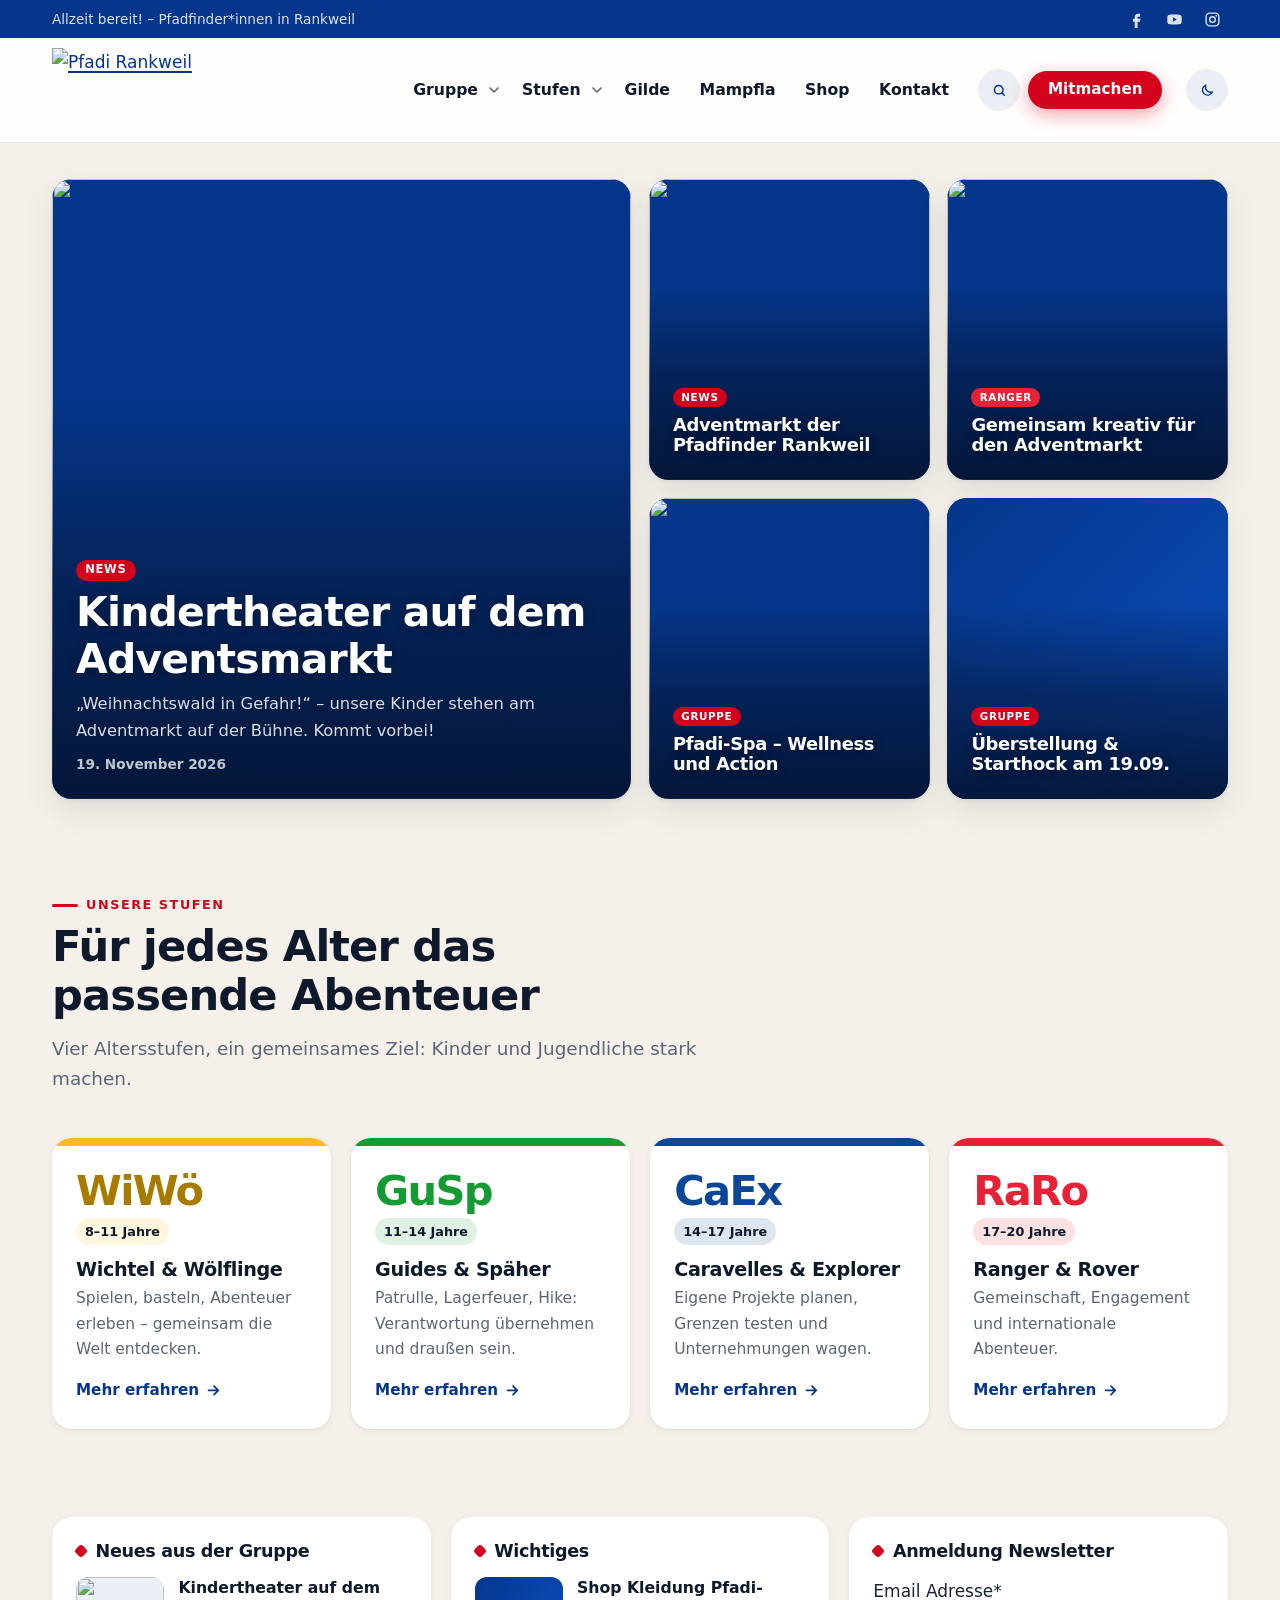
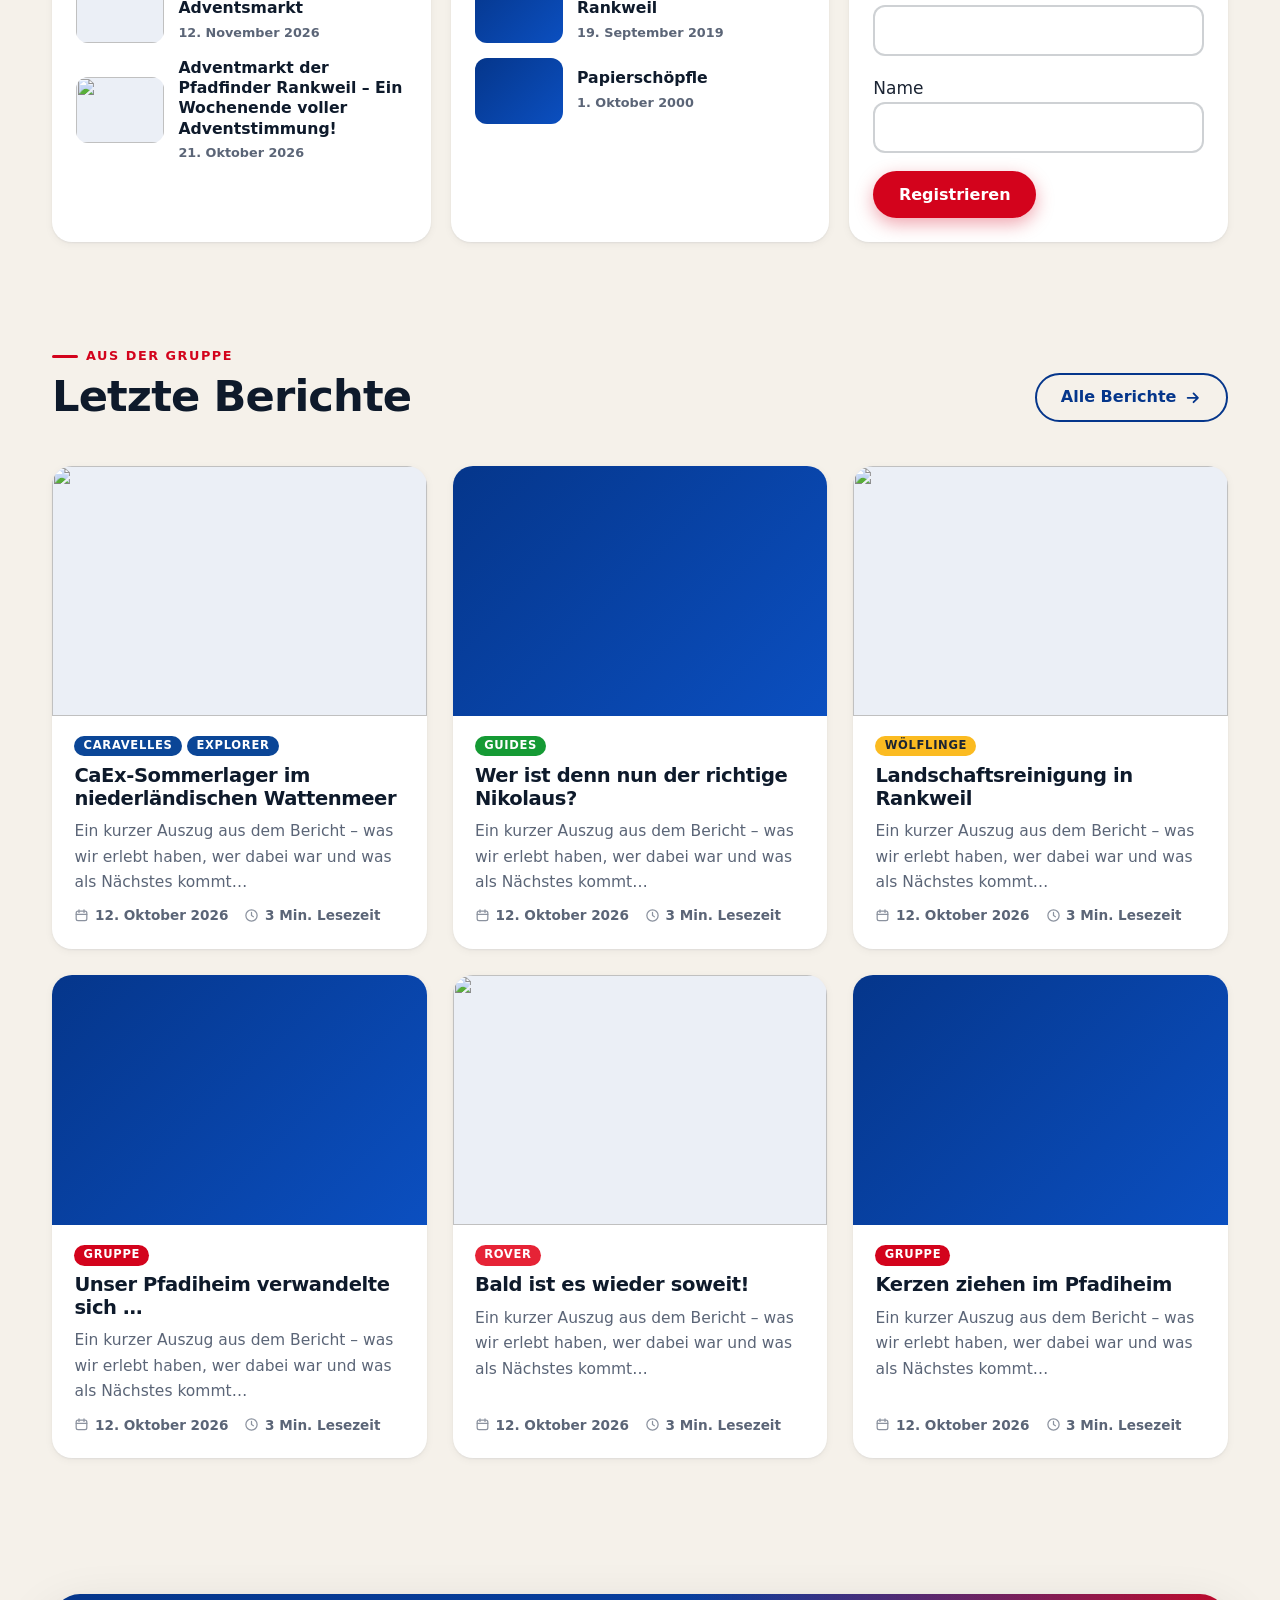
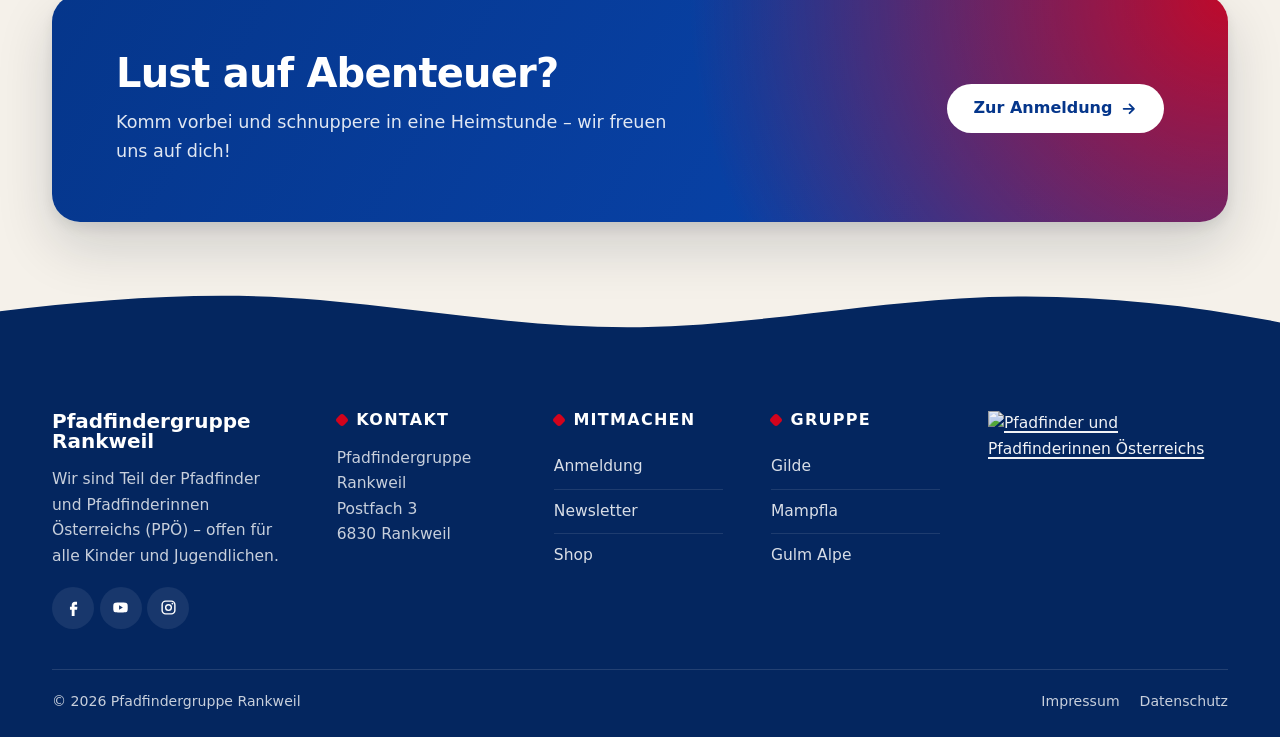
==== commit 843072c8: "Version 1.9.0 Siehe CHANGELOG.md." ====
--- a/vorschau/index.html
+++ b/vorschau/index.html
@@ -6,7 +6,7 @@
 <title>Vorschau – Pfadi Rankweil Theme</title>
 <script>(function(){var m="auto",k="pfadi-theme",d=document.documentElement,s=null,q=window.matchMedia&&matchMedia("(prefers-color-scheme: dark)");try{s=localStorage.getItem(k)}catch(e){}function a(){d.setAttribute("data-theme",s||(m==="auto"&&q&&q.matches?"dark":"light"))}a();if(q&&q.addEventListener)q.addEventListener("change",function(){if(!s)a()});window.pfadiToggleTheme=function(){s=d.getAttribute("data-theme")==="dark"?"light":"dark";try{localStorage.setItem(k,s)}catch(e){}a()}})();</script>
 <link rel="stylesheet" href="../pfadi-rankweil/assets/css/main.css">
-<style>.stufe-1{--stufe:#F7B500;--stufe-rgb:247,181,0}.stufe-2{--stufe:#2E9E4A;--stufe-rgb:46,158,74}.stufe-3{--stufe:#1F7FD1;--stufe-rgb:31,127,209}.stufe-4{--stufe:#D3031C;--stufe-rgb:211,3,28}</style>
+<style>.stufe-1{--stufe:#FBBB21;--stufe-rgb:251,187,33}.stufe-2{--stufe:#159A34;--stufe-rgb:21,154,52}.stufe-3{--stufe:#0B4697;--stufe-rgb:11,70,151}.stufe-4{--stufe:#E62336;--stufe-rgb:230,35,54}</style>
 </head>
 <body class="home sidebar-right blog-grid has-sticky-header">
 <svg width="0" height="0" style="position:absolute"><defs>
--- a/pfadi-rankweil/assets/css/main.css
+++ b/pfadi-rankweil/assets/css/main.css
@@ -59,6 +59,7 @@
 	--shadow-lg: 0 0 0 1px rgba(255, 255, 255, .07), 0 24px 56px rgba(0, 0, 0, .6);
 }
 [data-theme="dark"] .stufe-1 .stufe__short { color: var(--stufe); }
+[data-theme="dark"] .stufe-3 .stufe__short { color: #6E9BE6; } /* PPÖ-CaEx-Blau ist auf Dunkel zu dunkel */
 [data-theme="dark"] .stufe__age { background: rgba(var(--stufe-rgb), .22); }
 [data-theme="dark"] .card__media img,
 [data-theme="dark"] .bento__media img,
@@ -387,7 +388,7 @@
 .stufe__short {
 	font: 900 2.6rem/1 var(--font-head); letter-spacing: -.04em; color: var(--stufe);
 }
-.stufe-1 .stufe__short { color: #C98F00; } /* bessere Lesbarkeit für Gelb */
+.stufe-1 .stufe__short { color: #A97A00; } /* PPÖ-Gelb #FBBB21 abgedunkelt – lesbar auf Weiß */
 .stufe__age {
 	align-self: flex-start; padding: .25em .7em; border-radius: 999px;
 	background: rgba(var(--stufe-rgb), .14); color: var(--c-heading); font-size: .8rem; font-weight: 700;
@@ -580,10 +581,13 @@
 .has-navy-color { color: #05368B !important; } .has-navy-background-color { background-color: #05368B !important; }
 .has-rot-color { color: #D3031C !important; } .has-rot-background-color { background-color: #D3031C !important; }
 .has-sand-background-color { background-color: #F5F1EA !important; }
-.has-wiwo-background-color { background-color: #F7B500 !important; }
-.has-gusp-background-color { background-color: #2E9E4A !important; }
-.has-caex-background-color { background-color: #1F7FD1 !important; }
-.has-raro-background-color { background-color: #D3031C !important; }
+.has-biber-background-color { background-color: #904837 !important; }
+.has-wiwo-background-color { background-color: #FBBB21 !important; }
+.has-gusp-background-color { background-color: #159A34 !important; }
+.has-caex-background-color { background-color: #0B4697 !important; }
+.has-raro-background-color { background-color: #E62336 !important; }
+.has-pwa-background-color { background-color: #E6007E !important; }
+.has-biber-color { color: #904837 !important; } .has-wiwo-color { color: #A97A00 !important; } .has-gusp-color { color: #159A34 !important; } .has-caex-color { color: #0B4697 !important; } .has-raro-color { color: #E62336 !important; } .has-pwa-color { color: #E6007E !important; }
 .has-dunkel-background-color { background-color: #0E1A2B !important; }
 .has-weiss-color { color: #fff !important; } .has-weiss-background-color { background-color: #fff !important; }
 
@@ -598,7 +602,7 @@
 	background: var(--tint); color: var(--c-link); transition: background .2s, color .2s, transform .2s;
 }
 .share a:hover, .share button:hover { background: var(--c-primary); color: #fff; transform: translateY(-2px); }
-.share button.is-copied { background: #2E9E4A; color: #fff; }
+.share button.is-copied { background: #159A34; color: #fff; }
 .share .icon { width: 18px; height: 18px; }
 
 .post-navigation .nav-links { display: grid; grid-template-columns: 1fr 1fr; gap: 1rem; }
@@ -691,8 +695,8 @@
 	margin: 1.5rem 0 0; padding: 1rem 1.25rem; border: 2px solid; border-radius: 12px; font-weight: 600;
 }
 .wpcf7 form:is(.init, .resetting, .submitting) .wpcf7-response-output { display: none; }
-.wpcf7 form.sent .wpcf7-response-output { border-color: #2E9E4A; background: rgba(46, 158, 74, .1); }
-.wpcf7 form:is(.invalid, .unaccepted, .payment-required) .wpcf7-response-output { border-color: #F7B500; background: rgba(247, 181, 0, .12); }
+.wpcf7 form.sent .wpcf7-response-output { border-color: #159A34; background: rgba(21, 154, 52, .1); }
+.wpcf7 form:is(.invalid, .unaccepted, .payment-required) .wpcf7-response-output { border-color: #FBBB21; background: rgba(251, 187, 33, .14); }
 .wpcf7 form:is(.failed, .aborted, .spam) .wpcf7-response-output { border-color: var(--c-accent); background: rgba(var(--c-accent-rgb), .08); }
 .g-recaptcha, .wpcf7-recaptcha { margin: .5rem 0 1rem; max-width: 100%; overflow: hidden; }
 
@@ -761,7 +765,7 @@
 	-webkit-mask: url("data:image/svg+xml,%3Csvg xmlns='http://www.w3.org/2000/svg' viewBox='0 0 24 24'%3E%3Ccircle cx='12' cy='12' r='9' fill='none' stroke='black' stroke-width='2.2'/%3E%3Cpath d='M12 7v5l3 2' fill='none' stroke='black' stroke-width='2.2' stroke-linecap='round'/%3E%3C/svg%3E") center / contain no-repeat;
 	mask: url("data:image/svg+xml,%3Csvg xmlns='http://www.w3.org/2000/svg' viewBox='0 0 24 24'%3E%3Ccircle cx='12' cy='12' r='9' fill='none' stroke='black' stroke-width='2.2'/%3E%3Cpath d='M12 7v5l3 2' fill='none' stroke='black' stroke-width='2.2' stroke-linecap='round'/%3E%3C/svg%3E") center / contain no-repeat;
 }
-.page-stufe-1 .simcal-calendar .simcal-event-start-time::before { background: #B98400; }
+.page-stufe-1 .simcal-calendar .simcal-event-start-time::before { background: #A97A00; }
 /* Ganztägig (nur Datum, keine Uhrzeit, kein Ort): leere Zeile durch „Ganztägig“ ersetzen */
 .simcal-calendar .simcal-events-list-container .simcal-event-details p:has(> .simcal-event-start-date):not(:has(.simcal-event-start-time, .simcal-event-end-date, .simcal-event-address > :not(meta))) {
 	font-size: 0;
@@ -794,6 +798,31 @@
 	.simcal-calendar .simcal-nav-button { width: 38px; height: 38px; }
 	.simcal-calendar .simcal-calendar-grid td.simcal-day { height: 3rem; }
 }
+
+/* ---------- Newsletter-Formular (Plugin Brevo / Sendinblue) ----------
+   Das Plugin setzt eigene Regeln mit ID-Selektor (form#sib_signup_form_1) → hier mit !important. */
+.sib_signup_form { padding: 0 !important; }
+.sib_signup_form p { margin: 0 0 .9rem; }
+.sib_signup_form label { font-weight: 600; color: var(--c-heading); font-size: .95rem; }
+.sib_signup_form :is(input[type=text], input[type=email], select) {
+	width: 100% !important; margin: .35rem 0 0 !important; padding: .75rem 1rem !important;
+	border: 2px solid var(--c-field-border) !important; border-radius: 12px !important;
+	background: var(--c-surface) !important; color: var(--c-text) !important; font: inherit !important;
+	box-shadow: none; transition: border-color .2s, box-shadow .2s;
+}
+.sib_signup_form :is(input[type=text], input[type=email], select):focus {
+	outline: none; border-color: var(--c-link) !important; box-shadow: 0 0 0 4px var(--tint) !important;
+}
+.sib_signup_form .sib-default-btn {
+	display: inline-flex; align-items: center; justify-content: center; cursor: pointer;
+	margin: .5rem 0 0 !important; padding: .85em 1.7em !important; border: 0 !important; border-radius: 999px !important;
+	background: var(--c-accent) !important; color: #fff !important;
+	font: 700 1rem/1 var(--font-head) !important; text-transform: none !important; letter-spacing: 0 !important;
+	box-shadow: 0 6px 18px rgba(var(--c-accent-rgb), .35); transition: transform .2s var(--ease), box-shadow .2s;
+}
+.sib_signup_form .sib-default-btn:hover { transform: translateY(-2px); box-shadow: 0 10px 24px rgba(var(--c-accent-rgb), .45); }
+.sib_signup_form .sib-default-btn:focus-visible { outline: 3px solid var(--c-accent); outline-offset: 3px; }
+.sib_signup_form :is(.sib_msg_disp, .sib-alert-message) { border-radius: 12px; }
 
 /* ---------- Kontakt-Liste (Tabellen-Block mit CSS-Klasse „kontakt-liste“) ---------- */
 .entry-content .kontakt-liste { margin: 0 0 2rem; overflow: visible; }
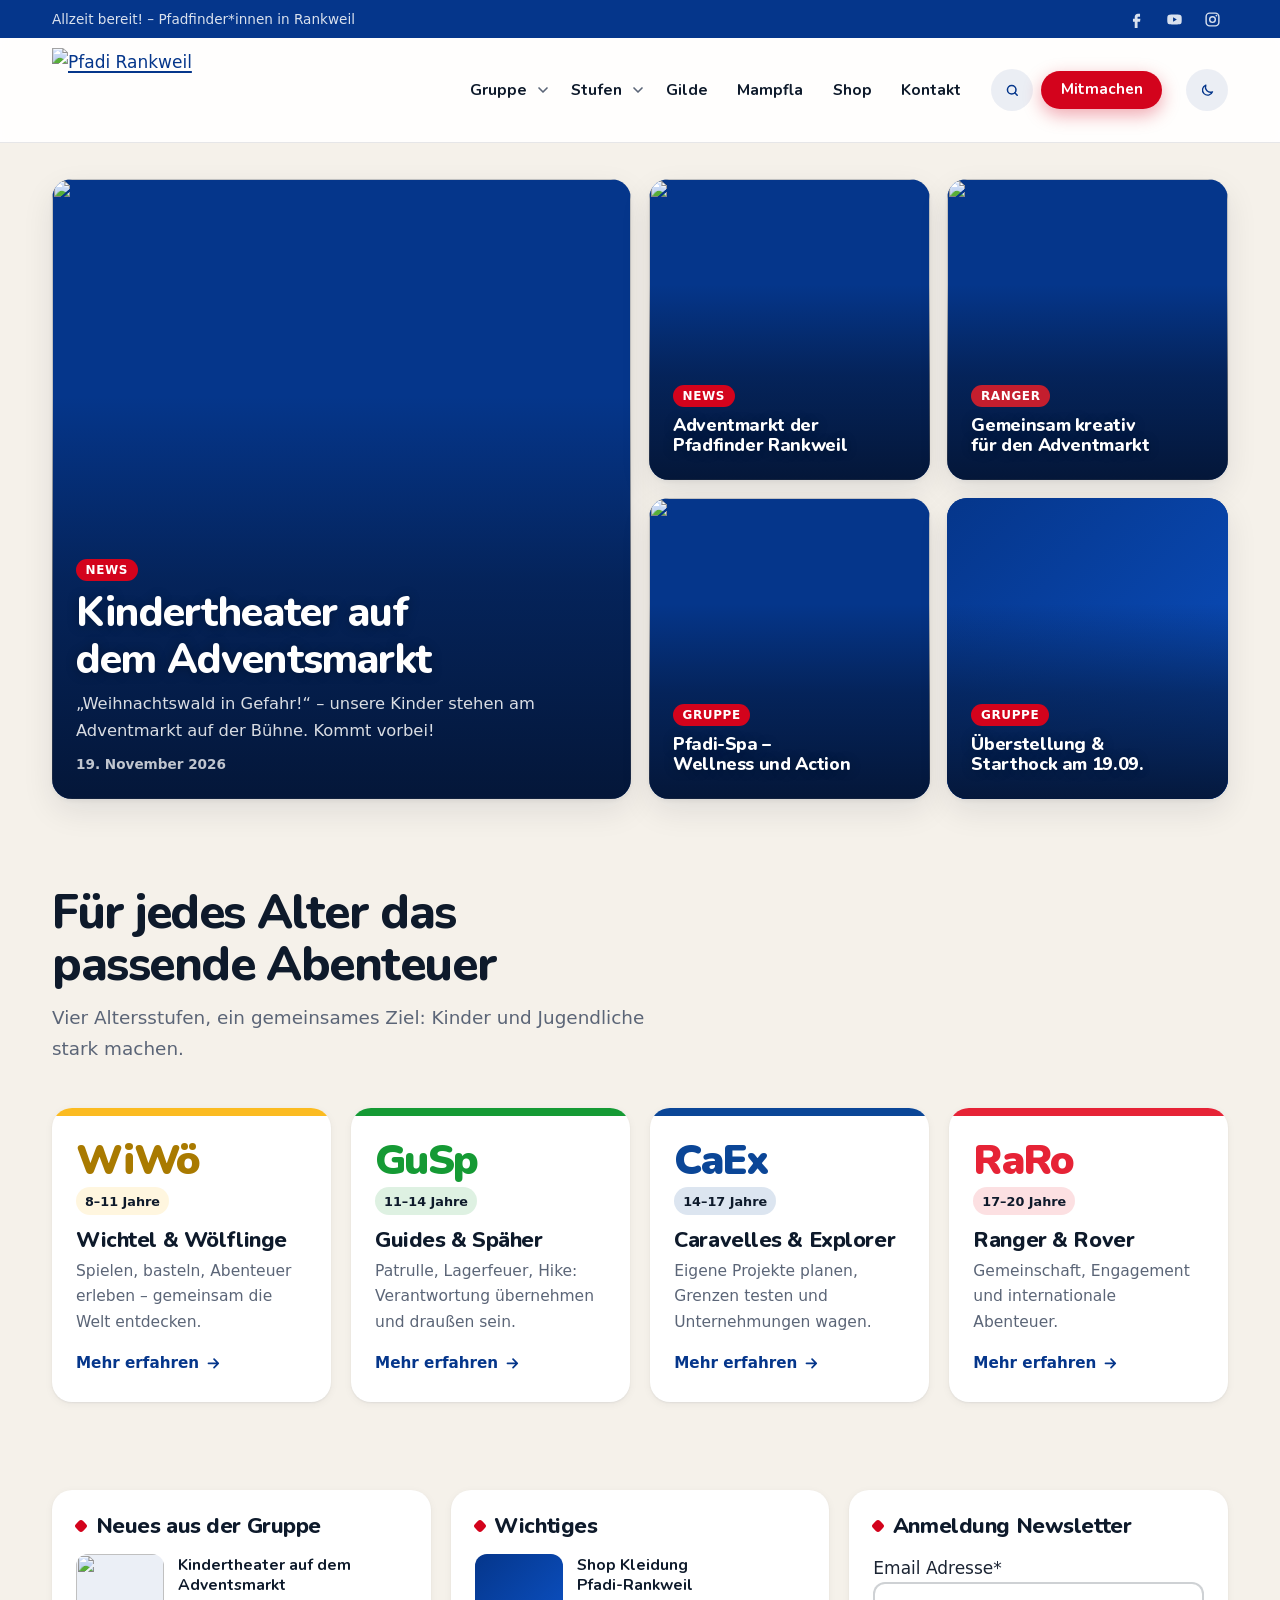
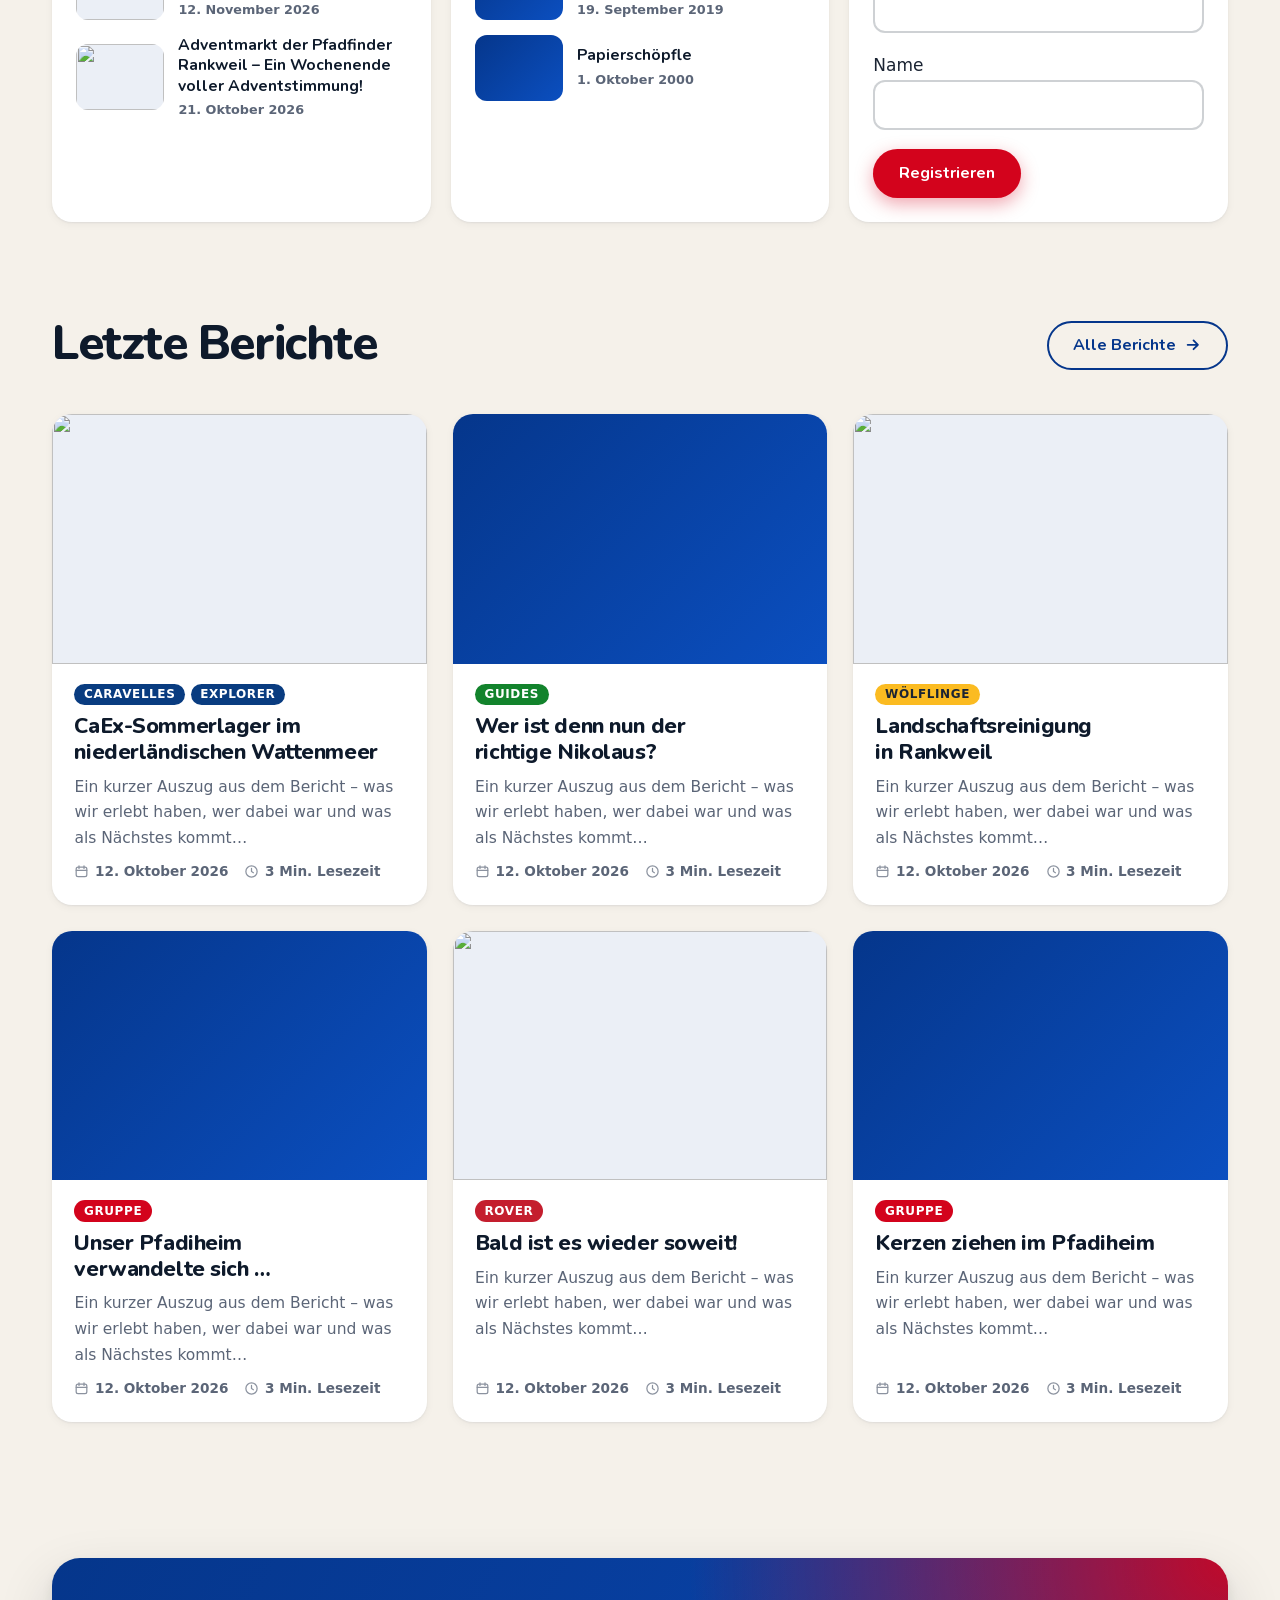
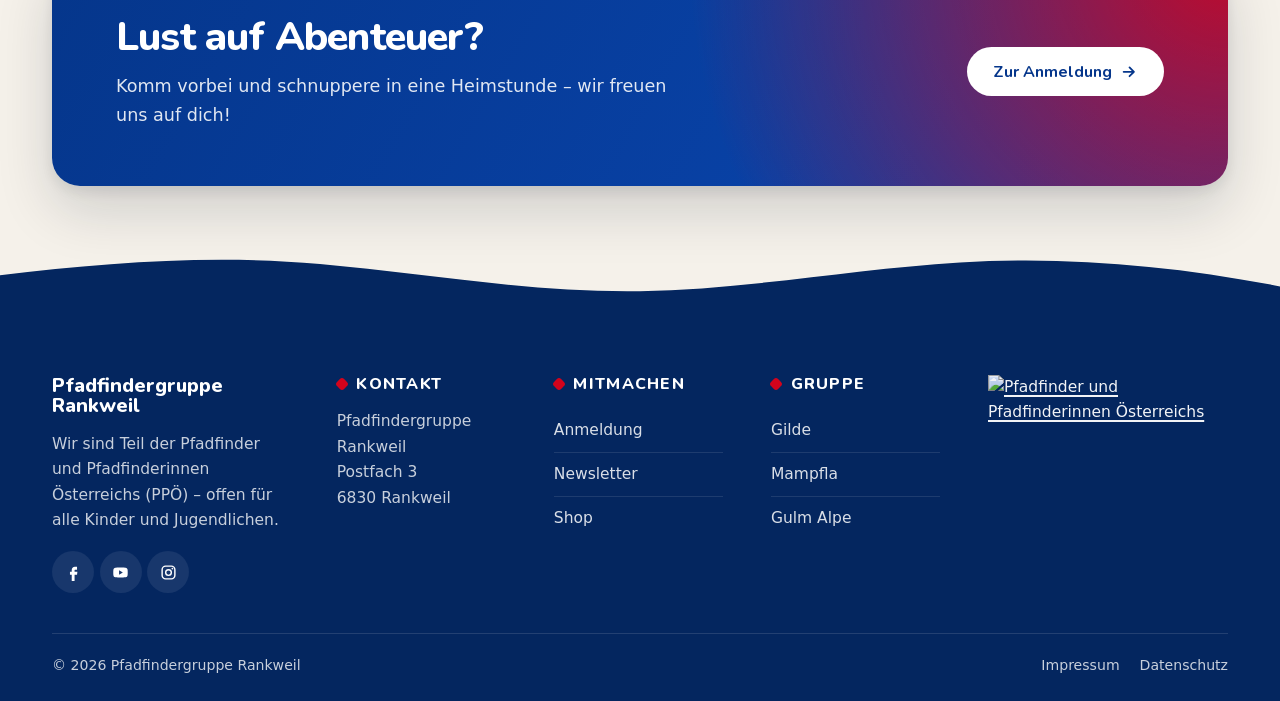
==== commit 12e70930: "Version 1.12.0 Siehe CHANGELOG.md.  Co-Authored-By: Claude Opus 5.5 <noreply@anthropic.com>" ====
--- a/vorschau/index.html
+++ b/vorschau/index.html
@@ -55,7 +55,7 @@
 </div></div></section>
 
 <section class="section stufen" id="stufen"><div class="container">
- <header class="section-head"><span class="eyebrow">Unsere Stufen</span><h2 class="section-title">Für jedes Alter das passende Abenteuer</h2><p class="section-intro">Vier Altersstufen, ein gemeinsames Ziel: Kinder und Jugendliche stark machen.</p></header>
+ <header class="section-head"><h2 class="section-title">Für jedes Alter das passende Abenteuer</h2><p class="section-intro">Vier Altersstufen, ein gemeinsames Ziel: Kinder und Jugendliche stark machen.</p></header>
  <div class="stufen-grid">
   <a class="stufe stufe-1" href="#"><span class="stufe__body"><span class="stufe__short">WiWö</span><span class="stufe__age">8–11 Jahre</span><h3 class="stufe__name">Wichtel &amp; Wölflinge</h3><span class="stufe__text">Spielen, basteln, Abenteuer erleben – gemeinsam die Welt entdecken.</span><span class="stufe__more">Mehr erfahren <svg class="icon"><use href="#arrow"/></svg></span></span></a>
   <a class="stufe stufe-2" href="#"><span class="stufe__body"><span class="stufe__short">GuSp</span><span class="stufe__age">11–14 Jahre</span><h3 class="stufe__name">Guides &amp; Späher</h3><span class="stufe__text">Patrulle, Lagerfeuer, Hike: Verantwortung übernehmen und draußen sein.</span><span class="stufe__more">Mehr erfahren <svg class="icon"><use href="#arrow"/></svg></span></span></a>
@@ -66,7 +66,7 @@
 
 <section class="section section--tight home-sidebar"><div class="container home-widgets"><section class="widget widget_sidebar_posts"><h2 class="widget-title">Neues aus der Gruppe</h2><ul class="mini-posts"><li><a class="mini-posts__link" href="#"><span class="mini-posts__thumb"><img src="http://www.pfadi-rankweil.at/wp-content/uploads/2026/11/Kindertheater-735x400.jpg" alt=""></span><span class="mini-posts__body"><span class="mini-posts__title">Kindertheater auf dem Adventsmarkt</span><span class="mini-posts__date">12. November 2026</span></span></a></li><li><a class="mini-posts__link" href="#"><span class="mini-posts__thumb"><img src="http://www.pfadi-rankweil.at/wp-content/uploads/2026/10/Markt-Quer-735x400.jpg" alt=""></span><span class="mini-posts__body"><span class="mini-posts__title">Adventmarkt der Pfadfinder Rankweil – Ein Wochenende voller Adventstimmung!</span><span class="mini-posts__date">21. Oktober 2026</span></span></a></li></ul></section><section class="widget widget_sidebar_posts"><h2 class="widget-title">Wichtiges</h2><ul class="mini-posts"><li><a class="mini-posts__link" href="#"><span class="mini-posts__thumb"><span class="thumb-fallback"></span></span><span class="mini-posts__body"><span class="mini-posts__title">Shop Kleidung Pfadi-Rankweil</span><span class="mini-posts__date">19. September 2019</span></span></a></li><li><a class="mini-posts__link" href="#"><span class="mini-posts__thumb"><span class="thumb-fallback"></span></span><span class="mini-posts__body"><span class="mini-posts__title">Papierschöpfle</span><span class="mini-posts__date">1. Oktober 2000</span></span></a></li></ul></section><section class="widget"><h2 class="widget-title">Anmeldung Newsletter</h2><form onsubmit="return false"><p><label>Email Adresse*<input type="email"></label></p><p><label>Name<input type="text"></label></p><button type="submit" class="btn btn--accent btn--sm">Registrieren</button></form></section></div></section>
 <section class="section news"><div class="container">
- <header class="section-head section-head--row"><div><span class="eyebrow">Aus der Gruppe</span><h2 class="section-title">Letzte Berichte</h2></div><a class="btn btn--outline" href="#">Alle Berichte <svg class="icon"><use href="#arrow"/></svg></a></header>
+ <header class="section-head section-head--row"><div><h2 class="section-title">Letzte Berichte</h2></div><a class="btn btn--outline" href="#">Alle Berichte <svg class="icon"><use href="#arrow"/></svg></a></header>
  <div class="card-grid" id="cards"></div>
 </div></section>
 
--- a/pfadi-rankweil/assets/css/main.css
+++ b/pfadi-rankweil/assets/css/main.css
@@ -2,6 +2,24 @@
    Pfadi Rankweil – Theme-Styles
    Farben kommen aus dem Customizer (siehe inc/customizer.php → :root)
    ========================================================================== */
+
+/* ---------- Schrift: Nunito (variabel, selbst gehostet) ----------
+   Ein File pro Zeichensatz deckt die Gewichte 700–900 ab. Die Fallback-Schrift
+   ist auf Nunitos Metriken angepasst, damit beim Nachladen nichts springt. */
+@font-face {
+	font-family: "Nunito"; font-style: normal; font-weight: 700 900; font-display: swap;
+	src: url("../fonts/nunito-latin.woff2") format("woff2");
+	unicode-range: U+0000-00FF, U+0131, U+0152-0153, U+02BB-02BC, U+02C6, U+02DA, U+02DC, U+0304, U+0308, U+0329, U+2000-206F, U+20AC, U+2122, U+2191, U+2193, U+2212, U+2215, U+FEFF, U+FFFD;
+}
+@font-face {
+	font-family: "Nunito"; font-style: normal; font-weight: 700 900; font-display: swap;
+	src: url("../fonts/nunito-latin-ext.woff2") format("woff2");
+	unicode-range: U+0100-02BA, U+02BD-02C5, U+02C7-02CC, U+02CE-02D7, U+02DD-02FF, U+0304, U+0308, U+0329, U+1D00-1DBF, U+1E00-1E9F, U+1EF2-1EFF, U+2020, U+20A0-20AB, U+20AD-20C4, U+2113, U+2C60-2C7F, U+A720-A7FF;
+}
+@font-face {
+	font-family: "Nunito Fallback"; src: local("Arial");
+	ascent-override: 101.1%; descent-override: 35.3%; line-gap-override: 0%; size-adjust: 99.7%;
+}
 
 :root {
 	--c-primary: #05368B;
@@ -29,7 +47,7 @@
 	--shadow: 0 2px 4px rgba(14, 26, 43, .05), 0 12px 32px rgba(14, 26, 43, .09);
 	--shadow-lg: 0 6px 12px rgba(14, 26, 43, .08), 0 24px 56px rgba(14, 26, 43, .16);
 	--font: "Segoe UI Variable Text", "Segoe UI", system-ui, -apple-system, "Helvetica Neue", Arial, sans-serif;
-	--font-head: ui-rounded, "SF Pro Rounded", "Nunito", "Segoe UI Variable Display", "Segoe UI", system-ui, sans-serif;
+	--font-head: "Nunito", "Nunito Fallback", ui-rounded, "Segoe UI", system-ui, sans-serif;
 	--container: 1240px;
 	--logo-h: 84px;
 	--header-h: calc(var(--logo-h) + 20px);
@@ -111,7 +129,9 @@
 	letter-spacing: -.02em;
 	color: var(--c-heading);
 	margin: 0 0 .5em;
-}
+	text-wrap: balance;
+}
+p, li, figcaption { text-wrap: pretty; }
 p { margin: 0 0 1.1em; }
 :focus-visible { outline: 3px solid var(--c-accent); outline-offset: 3px; border-radius: 6px; }
 .icon { width: 1.1em; height: 1.1em; flex: none; }
@@ -151,11 +171,13 @@
 .pill {
 	display: inline-block; padding: .3em .8em; border-radius: 999px;
 	background: var(--c-accent); color: #fff; text-decoration: none;
-	font: 700 .72rem/1.2 var(--font); letter-spacing: .06em; text-transform: uppercase;
+	font: 700 .75rem/1.2 var(--font); letter-spacing: .05em; text-transform: uppercase;
 }
 a.pill:hover { color: #fff; background: var(--c-primary); }
 .pills { display: inline-flex; flex-wrap: wrap; gap: .35rem; }
 .pill--stufe { background: var(--stufe); }
+/* Weiße Schrift auf hellen Stufenfarben (z. B. Grün) braucht etwas dunkleren Grund für 4.5:1 */
+.pill--stufe:not(.stufe-1) { background: color-mix(in srgb, var(--stufe) 85%, #000); }
 .pill--stufe.stufe-1 { color: #1B2433; }
 a.pill--stufe:hover { background: var(--stufe); color: #fff; filter: brightness(.9); }
 a.pill--stufe.stufe-1:hover { color: #1B2433; }
@@ -314,12 +336,7 @@
 .section--tight { padding: clamp(1.5rem, 4vw, 3rem) 0; }
 .section-head { max-width: 680px; margin-bottom: clamp(1.75rem, 4vw, 2.75rem); }
 .section-head--row { max-width: none; display: flex; align-items: flex-end; justify-content: space-between; gap: 1rem; flex-wrap: wrap; }
-.eyebrow {
-	display: inline-flex; align-items: center; gap: .5rem; margin-bottom: .6rem;
-	font: 800 .8rem/1 var(--font); letter-spacing: .12em; text-transform: uppercase; color: var(--c-accent-text);
-}
-.eyebrow::before { content: ""; width: 26px; height: 3px; border-radius: 3px; background: currentColor; }
-.section-title { font-size: clamp(1.8rem, 4vw, 2.7rem); margin: 0; }
+.section-title { font-size: clamp(2rem, 4.4vw, 3rem); line-height: 1.08; letter-spacing: -.03em; margin: 0; }
 .section-intro { color: var(--c-muted); font-size: 1.15rem; margin: .8rem 0 0; }
 
 /* ---------- Hero: Bento ---------- */
@@ -346,7 +363,6 @@
 .bento__excerpt { color: rgba(255,255,255,.85); max-width: 52ch; font-size: 1.02rem; }
 .bento__date { font-size: .85rem; color: rgba(255,255,255,.75); font-weight: 600; }
 .bento__item:not(.bento__item--1) .bento__date { display: none; }
-.bento__item:not(.bento__item--1) .pill { font-size: .65rem; }
 
 /* ---------- Hero: Willkommen ---------- */
 .hero-welcome {
@@ -393,7 +409,7 @@
 	align-self: flex-start; padding: .25em .7em; border-radius: 999px;
 	background: rgba(var(--stufe-rgb), .14); color: var(--c-heading); font-size: .8rem; font-weight: 700;
 }
-.stufe__name { font-size: 1.2rem; margin: .5rem 0 0; }
+.stufe__name { font-size: 1.35rem; margin: .5rem 0 0; }
 .stufe__text { color: var(--c-muted); font-size: .97rem; flex: 1; }
 .stufe__more { display: inline-flex; align-items: center; gap: .35rem; margin-top: .6rem; font-weight: 800; color: var(--c-link); font-size: .95rem; }
 a.stufe:hover .stufe__more .icon { transform: translateX(4px); }
@@ -412,7 +428,7 @@
 .card__media img { width: 100%; height: 100%; object-fit: cover; transition: transform .6s var(--ease); }
 .card:hover .card__media img { transform: scale(1.06); }
 .card__body { display: flex; flex-direction: column; align-items: flex-start; gap: .55rem; padding: 1.25rem 1.4rem 1.4rem; flex: 1; }
-.card__title { font-size: 1.22rem; margin: 0; }
+.card__title { font-size: 1.35rem; line-height: 1.2; margin: 0; }
 .card__title a { color: var(--c-heading); text-decoration: none; background: linear-gradient(var(--c-accent), var(--c-accent)) 0 100% / 0 2px no-repeat; transition: background-size .3s var(--ease); }
 .card:hover .card__title a { background-size: 100% 2px; }
 .card__excerpt { color: var(--c-muted); font-size: .97rem; margin: 0; flex: 1; }
@@ -509,7 +525,7 @@
 
 /* ---------- Widgets ---------- */
 .widget { background: var(--c-surface); border-radius: var(--radius); padding: 1.5rem; box-shadow: var(--shadow-sm); }
-.widget-title { font-size: 1.1rem; margin-bottom: 1rem; display: flex; align-items: center; gap: .6rem; }
+.widget-title { font-size: 1.35rem; margin-bottom: 1rem; display: flex; align-items: center; gap: .6rem; }
 .widget-title::before { content: ""; width: 10px; height: 10px; border-radius: 3px; background: var(--c-accent); transform: rotate(45deg); flex: none; }
 .widget ul { list-style: none; margin: 0; padding: 0; }
 .widget li { padding: .55rem 0; border-bottom: 1px solid var(--c-line); }
@@ -823,6 +839,69 @@
 .sib_signup_form .sib-default-btn:hover { transform: translateY(-2px); box-shadow: 0 10px 24px rgba(var(--c-accent-rgb), .45); }
 .sib_signup_form .sib-default-btn:focus-visible { outline: 3px solid var(--c-accent); outline-offset: 3px; }
 .sib_signup_form :is(.sib_msg_disp, .sib-alert-message) { border-radius: 12px; }
+
+/* ---------- Mampfla-Archiv (Shortcode [mampfla_archiv]) ---------- */
+.issuu-archiv { margin: 2rem 0; }
+.issuu-viewer {
+	background: var(--c-surface); border-radius: var(--radius); box-shadow: var(--shadow); padding: clamp(1rem, 3vw, 1.75rem);
+	scroll-margin-top: calc(var(--header-h) + 1rem);
+}
+.issuu-viewer__title { display: flex; flex-wrap: wrap; align-items: baseline; gap: .25rem .75rem; font-size: clamp(1.3rem, 2.6vw, 1.7rem); margin: 0 0 1rem; }
+.issuu-viewer__kicker {
+	font: 800 .75rem/1 var(--font); letter-spacing: .1em; text-transform: uppercase; color: #fff;
+	background: var(--c-accent); padding: .45em .8em; border-radius: 999px;
+}
+.issuu-viewer__frame { position: relative; aspect-ratio: 16 / 10; min-height: 420px; border-radius: var(--radius-sm); overflow: hidden; background: var(--tint); }
+.issuu-viewer__frame iframe { position: absolute; inset: 0; width: 100%; height: 100%; border: 0; }
+.issuu-viewer__links { margin: .75rem 0 0; text-align: right; font-size: .9rem; }
+.issuu-viewer__links a { font-weight: 600; text-decoration: none; }
+
+.issuu-section-title { display: flex; align-items: baseline; gap: .75rem; flex-wrap: wrap; font-size: clamp(1.4rem, 3vw, 1.9rem); margin: 2.5rem 0 1rem; }
+.issuu-count { font: 600 .9rem var(--font); color: var(--c-muted); letter-spacing: 0; }
+
+.issuu-grid { display: grid; grid-template-columns: repeat(auto-fill, minmax(150px, 1fr)); gap: clamp(.75rem, 2vw, 1.25rem); }
+.entry-content .issuu-grid { margin-bottom: 0; }
+.issuu-card {
+	display: flex; flex-direction: column; text-decoration: none; color: var(--c-heading);
+	background: var(--c-surface); border-radius: var(--radius-sm); overflow: hidden; box-shadow: var(--shadow-sm);
+	transition: transform .25s var(--ease), box-shadow .25s var(--ease);
+}
+.issuu-card:hover { transform: translateY(-4px); box-shadow: var(--shadow); color: var(--c-heading); }
+.issuu-card.is-active { outline: 3px solid var(--c-accent); outline-offset: 2px; }
+.issuu-card__cover { display: block; aspect-ratio: 210 / 297; background: var(--tint); overflow: hidden; }
+.entry-content .issuu-card__cover img { width: 100%; height: 100%; object-fit: cover; border-radius: 0; transition: transform .5s var(--ease); }
+.issuu-card:hover .issuu-card__cover img { transform: scale(1.04); }
+.issuu-card__placeholder { display: grid; place-items: center; height: 100%; font: 800 1.1rem var(--font-head); color: var(--c-link); }
+.issuu-card__body { display: flex; flex-direction: column; gap: .15rem; padding: .7rem .85rem .85rem; }
+.issuu-card__label { font: 800 .95rem/1.25 var(--font-head); }
+.issuu-card__topic { font-size: .82rem; color: var(--c-muted); line-height: 1.3; }
+
+.issuu-decades { display: grid; gap: .75rem; }
+.issuu-decade { background: var(--c-surface); border-radius: var(--radius-sm); box-shadow: var(--shadow-sm); overflow: hidden; }
+.issuu-decade > summary {
+	cursor: pointer; list-style: none; padding: .95rem 1.25rem; font: 800 1.1rem var(--font-head); color: var(--c-heading);
+	display: flex; align-items: center; justify-content: space-between;
+}
+.issuu-decade > summary::-webkit-details-marker { display: none; }
+.issuu-decade > summary::after { content: "+"; font-size: 1.4rem; line-height: 1; color: var(--c-accent-text); transition: transform .2s; }
+.issuu-decade[open] > summary::after { content: "–"; }
+.issuu-decade > summary:hover { background: var(--tint-soft); }
+.entry-content .issuu-years { list-style: none; margin: 0; padding: 0 1.25rem 1rem; }
+.issuu-year { display: grid; grid-template-columns: 4.5rem 1fr; gap: .75rem; align-items: start; padding: .55rem 0; border-top: 1px solid var(--c-line); }
+.issuu-year::marker { content: none; }
+.issuu-year__num { font: 800 1rem/2 var(--font-head); color: var(--c-heading); }
+.issuu-year__issues { display: flex; flex-wrap: wrap; gap: .4rem; }
+.issuu-chip {
+	display: inline-block; padding: .35em .85em; border-radius: 999px; font-size: .88rem; font-weight: 600; text-decoration: none;
+	background: var(--tint); color: var(--c-link); transition: background .2s, color .2s;
+}
+.issuu-chip:hover, .issuu-chip.is-active { background: var(--c-primary); color: #fff; }
+[data-theme="dark"] .issuu-chip:hover, [data-theme="dark"] .issuu-chip.is-active { background: var(--c-link); color: #0B1220; }
+.issuu-source, .issuu-empty { margin-top: 1.25rem; font-size: .9rem; color: var(--c-muted); }
+@media (max-width: 640px) {
+	.issuu-viewer__frame { aspect-ratio: 3 / 4; min-height: 0; }
+	.issuu-year { grid-template-columns: 3.5rem 1fr; }
+}
 
 /* ---------- Kontakt-Liste (Tabellen-Block mit CSS-Klasse „kontakt-liste“) ---------- */
 .entry-content .kontakt-liste { margin: 0 0 2rem; overflow: visible; }
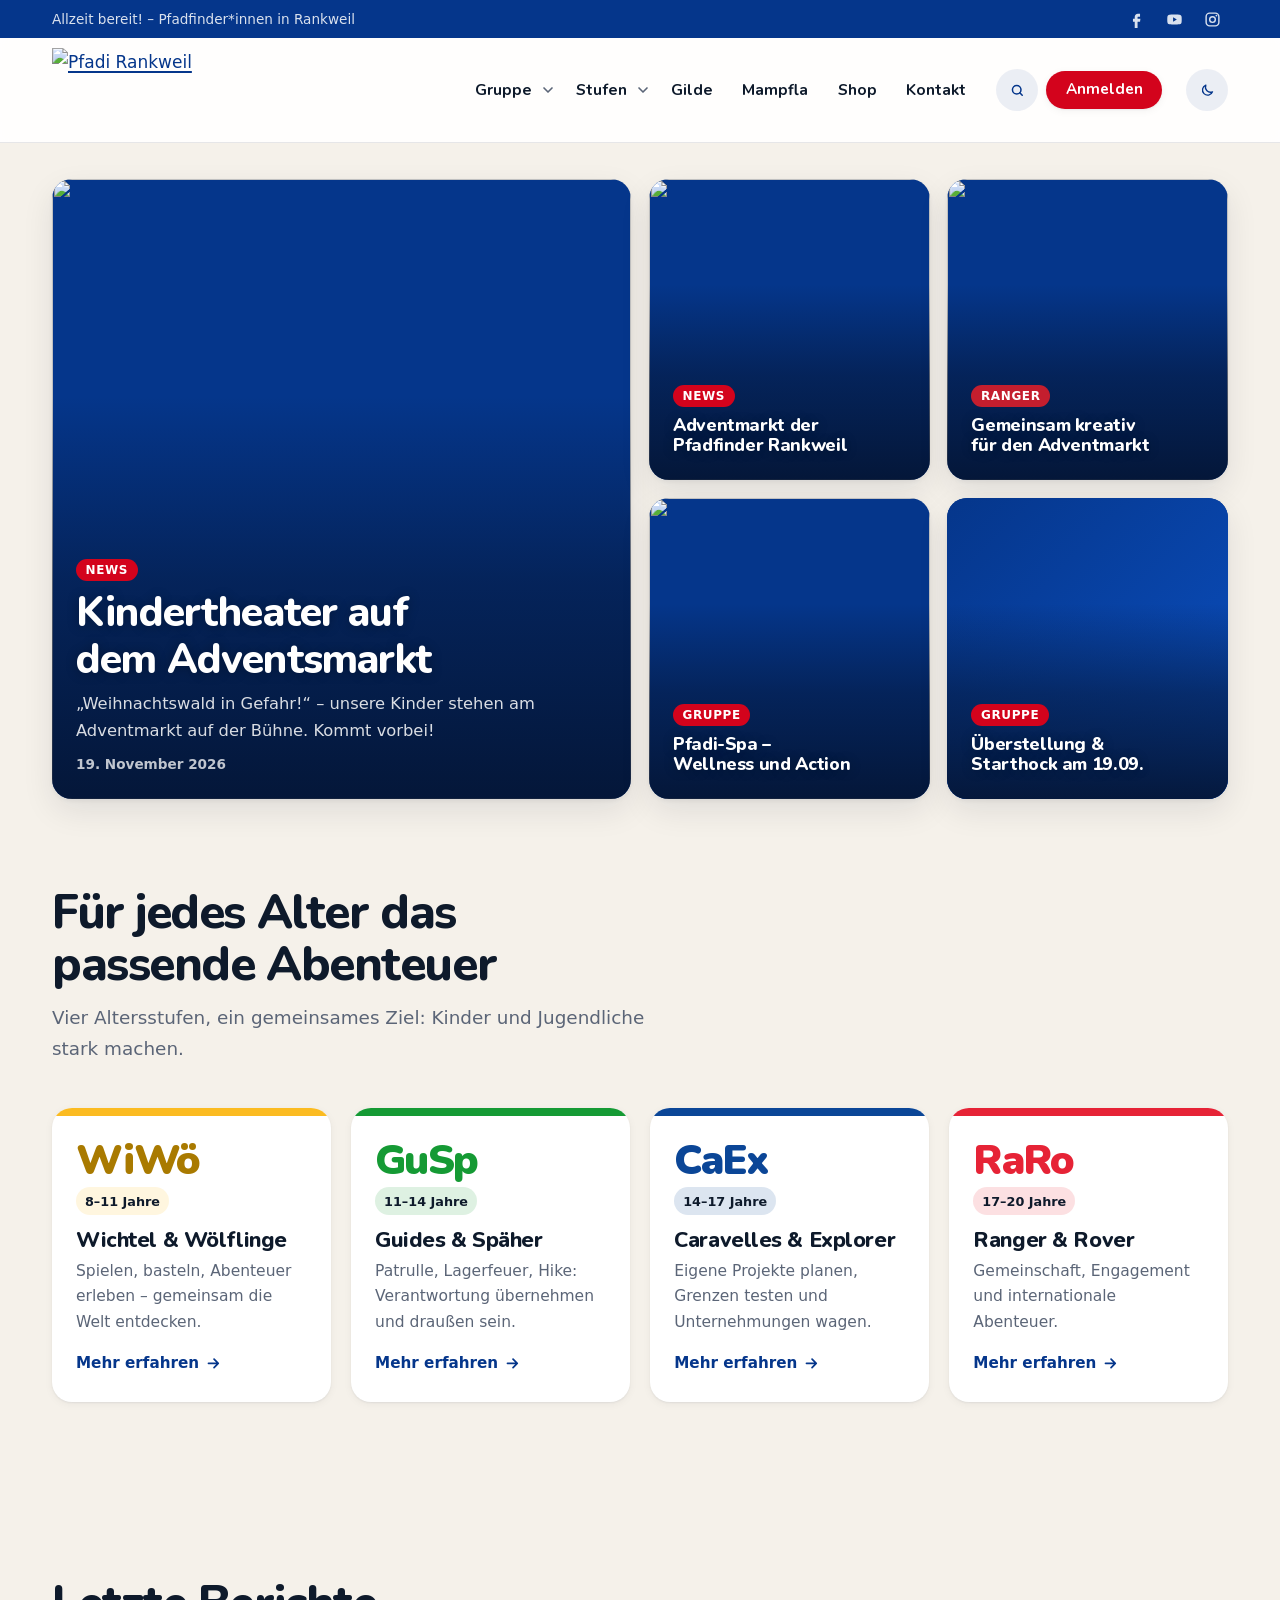
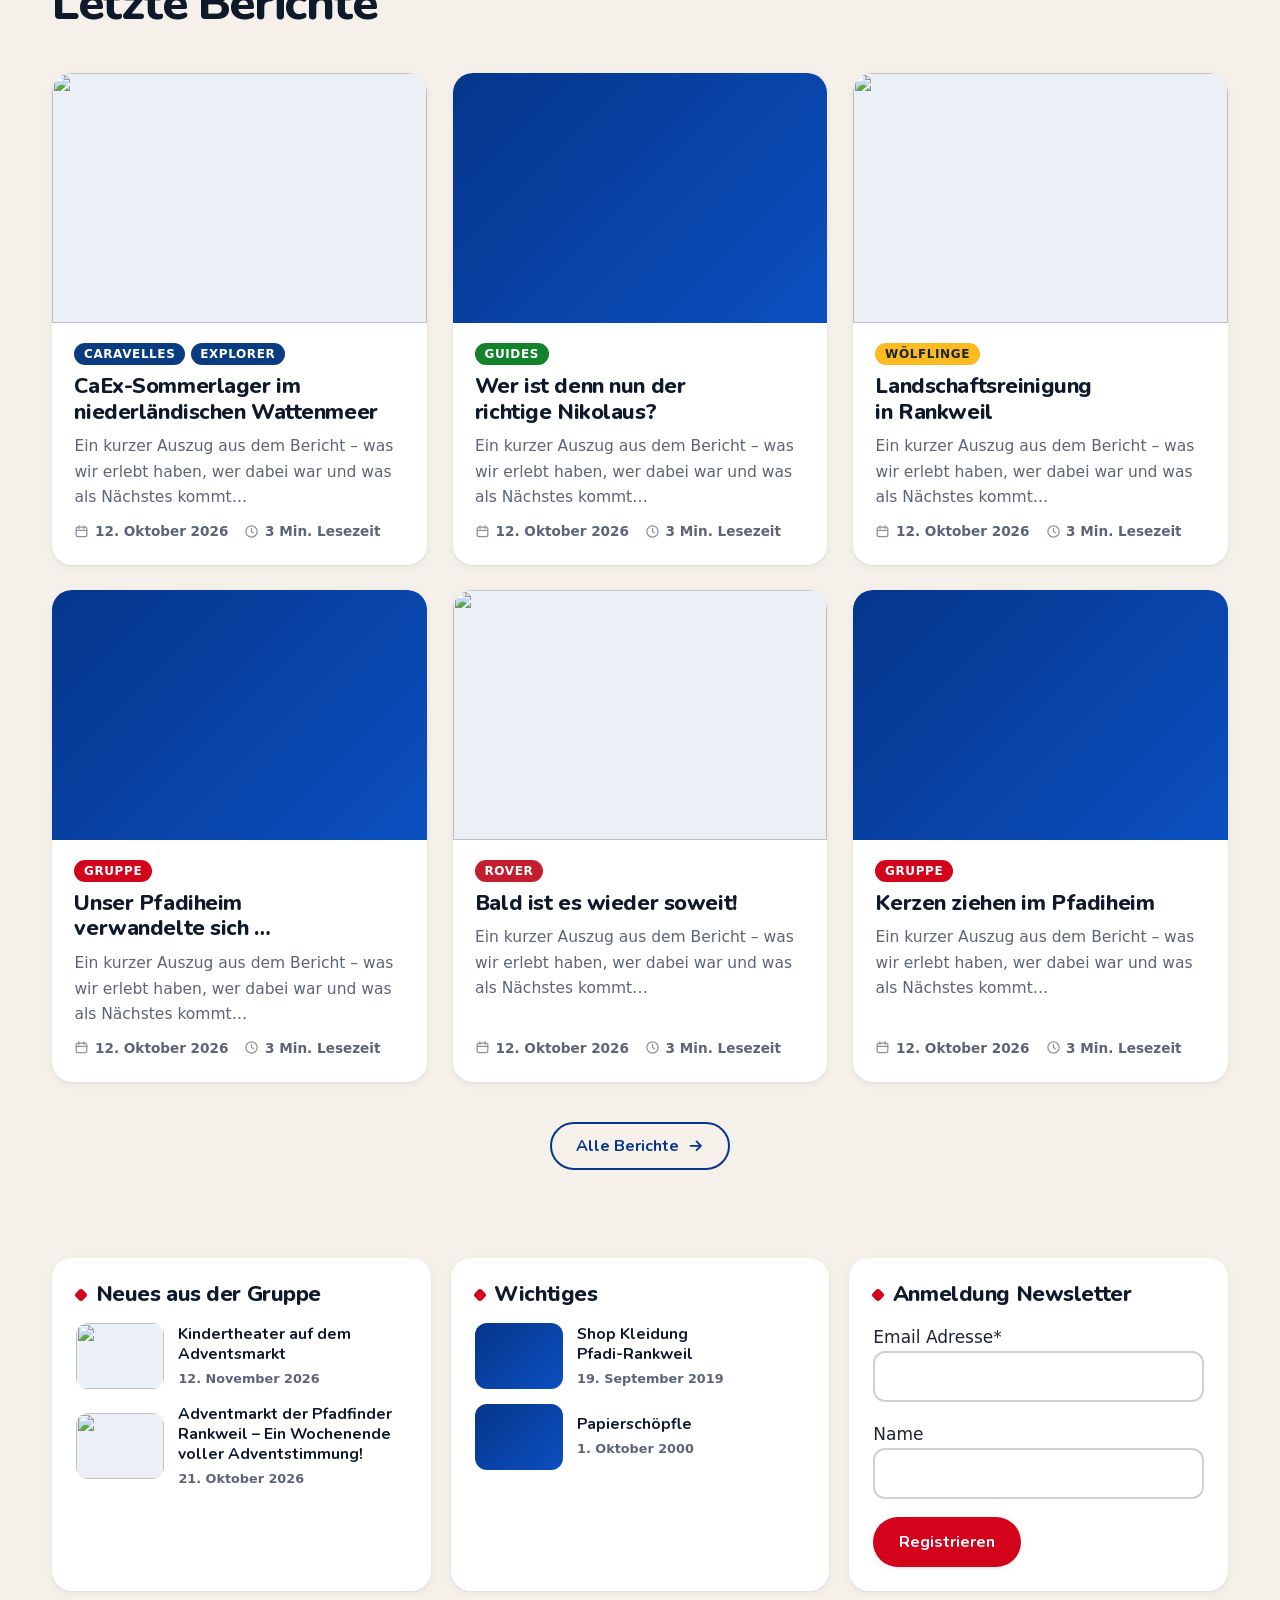
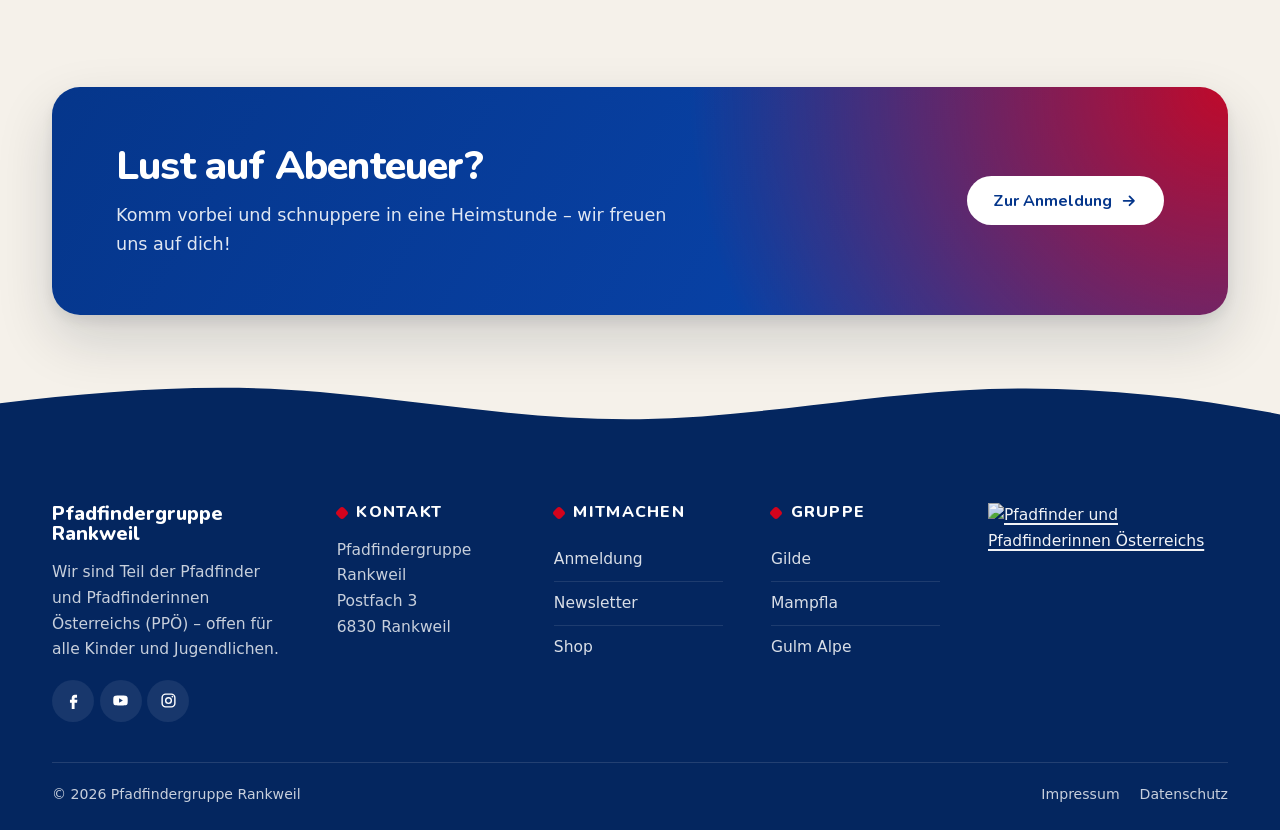
==== commit 487dc638: "Version 1.13.0 Siehe CHANGELOG.md.  Co-Authored-By: Claude Opus 5.5 <noreply@anthropic.com>" ====
--- a/vorschau/index.html
+++ b/vorschau/index.html
@@ -7,6 +7,7 @@
 <script>(function(){var m="auto",k="pfadi-theme",d=document.documentElement,s=null,q=window.matchMedia&&matchMedia("(prefers-color-scheme: dark)");try{s=localStorage.getItem(k)}catch(e){}function a(){d.setAttribute("data-theme",s||(m==="auto"&&q&&q.matches?"dark":"light"))}a();if(q&&q.addEventListener)q.addEventListener("change",function(){if(!s)a()});window.pfadiToggleTheme=function(){s=d.getAttribute("data-theme")==="dark"?"light":"dark";try{localStorage.setItem(k,s)}catch(e){}a()}})();</script>
 <link rel="stylesheet" href="../pfadi-rankweil/assets/css/main.css">
 <style>.stufe-1{--stufe:#FBBB21;--stufe-rgb:251,187,33}.stufe-2{--stufe:#159A34;--stufe-rgb:21,154,52}.stufe-3{--stufe:#0B4697;--stufe-rgb:11,70,151}.stufe-4{--stufe:#E62336;--stufe-rgb:230,35,54}</style>
+<link rel="preload" href="/pfadi-rankweil/assets/fonts/nunito-latin.woff2" as="font" type="font/woff2" crossorigin>
 </head>
 <body class="home sidebar-right blog-grid has-sticky-header">
 <svg width="0" height="0" style="position:absolute"><defs>
@@ -40,14 +41,14 @@
      <ul class="sub-menu"><li><a href="#">Wichtel</a></li><li><a href="#">Wölflinge</a></li><li><a href="#">Guides</a></li><li><a href="#">Späher</a></li><li><a href="#">Caravelles</a></li><li><a href="#">Explorer</a></li><li><a href="#">Ranger &amp; Rover</a></li></ul></li>
     <li><a href="#">Gilde</a></li><li><a href="#">Mampfla</a></li><li><a href="#">Shop</a></li><li><a href="#">Kontakt</a></li>
    </ul>
-   <div class="site-nav__extras"><button class="search-toggle"><svg class="icon"><use href="#search"/></svg></button><a class="btn btn--accent btn--sm" href="#">Mitmachen</a></div>
+   <div class="site-nav__extras"><button class="search-toggle"><svg class="icon"><use href="#search"/></svg></button><a class="btn btn--accent btn--sm" href="#">Anmelden</a></div>
   </nav>
  </div>
 </header>
 
 <main id="main">
-<section class="hero-bento"><div class="container"><div class="bento">
- <article class="bento__item bento__item--1"><a class="bento__link" href="#"><span class="bento__media"><img src="http://www.pfadi-rankweil.at/wp-content/uploads/2026/11/Kindertheater-735x400.jpg" alt=""></span><span class="bento__body"><span class="pills"><span class="pill">News</span></span><h2 class="bento__title">Kindertheater auf dem Adventsmarkt</h2><span class="bento__excerpt">„Weihnachtswald in Gefahr!“ – unsere Kinder stehen am Adventmarkt auf der Bühne. Kommt vorbei!</span><span class="bento__date">19. November 2026</span></span></a></article>
+<section class="hero-bento"><div class="container"><h1 class="screen-reader-text">Pfadfindergruppe Rankweil</h1><div class="bento">
+ <article class="bento__item bento__item--1"><a class="bento__link" href="#"><span class="bento__media"><img src="http://www.pfadi-rankweil.at/wp-content/uploads/2026/11/Kindertheater-735x400.jpg" loading="eager" fetchpriority="high" decoding="async" alt=""></span><span class="bento__body"><span class="pills"><span class="pill">News</span></span><h2 class="bento__title">Kindertheater auf dem Adventsmarkt</h2><span class="bento__excerpt">„Weihnachtswald in Gefahr!“ – unsere Kinder stehen am Adventmarkt auf der Bühne. Kommt vorbei!</span><span class="bento__date">19. November 2026</span></span></a></article>
  <article class="bento__item bento__item--2"><a class="bento__link" href="#"><span class="bento__media"><img src="http://www.pfadi-rankweil.at/wp-content/uploads/2026/10/Markt-Quer-735x400.jpg" alt=""></span><span class="bento__body"><span class="pills"><span class="pill">News</span></span><h3 class="bento__title">Adventmarkt der Pfadfinder Rankweil</h3></span></a></article>
  <article class="bento__item bento__item--3"><a class="bento__link" href="#"><span class="bento__media"><img src="http://www.pfadi-rankweil.at/wp-content/uploads/2026/10/WhatsApp-Image-2026-10-13-at-15.57.12-1-735x400.jpeg" alt=""></span><span class="bento__body"><span class="pills"><span class="pill pill--stufe stufe-4">Ranger</span></span><h3 class="bento__title">Gemeinsam kreativ für den Adventmarkt</h3></span></a></article>
  <article class="bento__item bento__item--4"><a class="bento__link" href="#"><span class="bento__media"><img src="http://www.pfadi-rankweil.at/wp-content/uploads/2026/09/WhatsApp-Image-2026-09-22-at-21.29.15-3-735x400.jpeg" alt=""></span><span class="bento__body"><span class="pills"><span class="pill">Gruppe</span></span><h3 class="bento__title">Pfadi-Spa – Wellness und Action</h3></span></a></article>
@@ -64,11 +65,13 @@
  </div>
 </div></section>
 
+<section class="section news"><div class="container">
+ <header class="section-head"><h2 class="section-title">Letzte Berichte</h2></header>
+ <div class="card-grid" id="cards"></div>
+ <p class="news__more"><a class="btn btn--outline" href="#">Alle Berichte <svg class="icon"><use href="#arrow"/></svg></a></p>
+</div></section>
+
 <section class="section section--tight home-sidebar"><div class="container home-widgets"><section class="widget widget_sidebar_posts"><h2 class="widget-title">Neues aus der Gruppe</h2><ul class="mini-posts"><li><a class="mini-posts__link" href="#"><span class="mini-posts__thumb"><img src="http://www.pfadi-rankweil.at/wp-content/uploads/2026/11/Kindertheater-735x400.jpg" alt=""></span><span class="mini-posts__body"><span class="mini-posts__title">Kindertheater auf dem Adventsmarkt</span><span class="mini-posts__date">12. November 2026</span></span></a></li><li><a class="mini-posts__link" href="#"><span class="mini-posts__thumb"><img src="http://www.pfadi-rankweil.at/wp-content/uploads/2026/10/Markt-Quer-735x400.jpg" alt=""></span><span class="mini-posts__body"><span class="mini-posts__title">Adventmarkt der Pfadfinder Rankweil – Ein Wochenende voller Adventstimmung!</span><span class="mini-posts__date">21. Oktober 2026</span></span></a></li></ul></section><section class="widget widget_sidebar_posts"><h2 class="widget-title">Wichtiges</h2><ul class="mini-posts"><li><a class="mini-posts__link" href="#"><span class="mini-posts__thumb"><span class="thumb-fallback"></span></span><span class="mini-posts__body"><span class="mini-posts__title">Shop Kleidung Pfadi-Rankweil</span><span class="mini-posts__date">19. September 2019</span></span></a></li><li><a class="mini-posts__link" href="#"><span class="mini-posts__thumb"><span class="thumb-fallback"></span></span><span class="mini-posts__body"><span class="mini-posts__title">Papierschöpfle</span><span class="mini-posts__date">1. Oktober 2000</span></span></a></li></ul></section><section class="widget"><h2 class="widget-title">Anmeldung Newsletter</h2><form onsubmit="return false"><p><label>Email Adresse*<input type="email"></label></p><p><label>Name<input type="text"></label></p><button type="submit" class="btn btn--accent btn--sm">Registrieren</button></form></section></div></section>
-<section class="section news"><div class="container">
- <header class="section-head section-head--row"><div><h2 class="section-title">Letzte Berichte</h2></div><a class="btn btn--outline" href="#">Alle Berichte <svg class="icon"><use href="#arrow"/></svg></a></header>
- <div class="card-grid" id="cards"></div>
-</div></section>
 
 <section class="section section--tight"><div class="container"><div class="cta">
  <div class="cta__text"><h2 class="cta__title">Lust auf Abenteuer?</h2><p>Komm vorbei und schnuppere in eine Heimstunde – wir freuen uns auf dich!</p></div>
--- a/pfadi-rankweil/assets/css/main.css
+++ b/pfadi-rankweil/assets/css/main.css
@@ -134,6 +134,9 @@
 p, li, figcaption { text-wrap: pretty; }
 p { margin: 0 0 1.1em; }
 :focus-visible { outline: 3px solid var(--c-accent); outline-offset: 3px; border-radius: 6px; }
+::selection { background: var(--tint-strong); color: var(--c-heading); }
+:root { accent-color: var(--c-primary); }
+:root[data-theme="dark"] { accent-color: var(--c-link); }
 .icon { width: 1.1em; height: 1.1em; flex: none; }
 
 .screen-reader-text {
@@ -159,8 +162,8 @@
 .btn .icon { transition: transform .2s var(--ease); }
 .btn:hover .icon { transform: translateX(3px); }
 .btn--sm { padding: .65em 1.15em; font-size: .95rem; }
-.btn--accent { background: var(--c-accent); color: #fff; box-shadow: 0 6px 18px rgba(var(--c-accent-rgb), .35); }
-.btn--accent:hover { color: #fff; box-shadow: 0 10px 24px rgba(var(--c-accent-rgb), .45); }
+.btn--accent { background: var(--c-accent); color: #fff; box-shadow: var(--shadow-sm); }
+.btn--accent:hover { color: #fff; box-shadow: var(--shadow); }
 .btn--outline { border-color: var(--c-link); color: var(--c-link); }
 .btn--outline:hover { background: var(--c-primary); color: #fff; }
 .btn--ghost { border-color: rgba(255,255,255,.6); color: #fff; }
@@ -559,6 +562,8 @@
 /* Seitenleisten-Widgets als Karten auf der Startseite */
 .stufen + .home-sidebar, .hero-bento + .home-sidebar { padding-top: 0; }
 .home-sidebar + .news { padding-top: clamp(1.5rem, 4vw, 3rem); }
+.news + .home-sidebar { padding-top: 0; }
+.news__more { display: flex; justify-content: center; margin: clamp(1.75rem, 3.5vw, 2.5rem) 0 0; }
 .home-sidebar .home-widgets { align-items: stretch; }
 
 .home-widgets { display: grid; gap: 1.25rem; grid-template-columns: repeat(auto-fit, minmax(300px, 1fr)); }
@@ -834,9 +839,9 @@
 	margin: .5rem 0 0 !important; padding: .85em 1.7em !important; border: 0 !important; border-radius: 999px !important;
 	background: var(--c-accent) !important; color: #fff !important;
 	font: 700 1rem/1 var(--font-head) !important; text-transform: none !important; letter-spacing: 0 !important;
-	box-shadow: 0 6px 18px rgba(var(--c-accent-rgb), .35); transition: transform .2s var(--ease), box-shadow .2s;
-}
-.sib_signup_form .sib-default-btn:hover { transform: translateY(-2px); box-shadow: 0 10px 24px rgba(var(--c-accent-rgb), .45); }
+	box-shadow: var(--shadow-sm); transition: transform .2s var(--ease), box-shadow .2s;
+}
+.sib_signup_form .sib-default-btn:hover { transform: translateY(-2px); box-shadow: var(--shadow); }
 .sib_signup_form .sib-default-btn:focus-visible { outline: 3px solid var(--c-accent); outline-offset: 3px; }
 .sib_signup_form :is(.sib_msg_disp, .sib-alert-message) { border-radius: 12px; }
 
@@ -963,6 +968,11 @@
 .footer-menu a { color: rgba(255,255,255,.78); text-decoration: none; }
 
 /* ---------- Responsive ---------- */
+@media (min-width: 1024px) and (max-width: 1199px) {
+	.site-nav { gap: .5rem; }
+	.site-nav .menu { gap: 0; }
+	.site-nav .menu a { padding: .55rem .45rem; font-size: .9rem; }
+}
 @media (max-width: 1100px) {
 	.stufen-grid { grid-template-columns: repeat(2, 1fr); }
 	.footer-grid, .footer-grid.has-badge { grid-template-columns: 1fr 1fr; }
